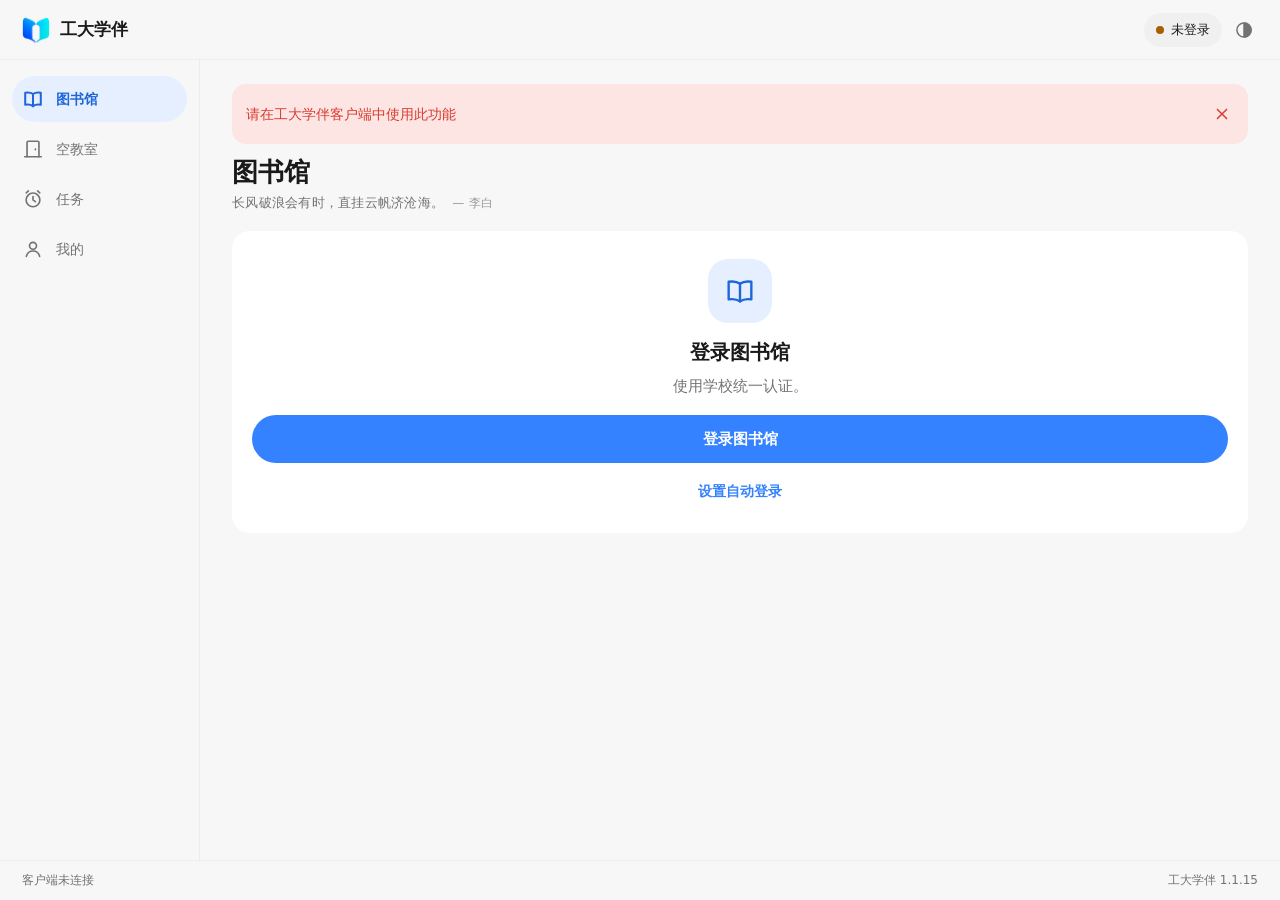
==== app/index.html @ ec0c65e0 "工大学伴 1.1.15 首次开源（公开版：立即预约，单账号，无定时、无重试） Co-Authored-By: Claude Opus 5.5 <noreply@anthropic.com> Co-au" ====
<!doctype html>
<html lang="zh-CN"><head><meta charset="utf-8"><meta name="viewport" content="width=device-width,initial-scale=1,viewport-fit=cover"><meta name="color-scheme" content="light dark"><meta http-equiv="Content-Security-Policy" content="default-src 'self'; script-src 'self'; style-src 'self'; img-src 'self' data:; connect-src 'none'; frame-src 'none'; base-uri 'none'; form-action 'none'"><title>工大学伴</title><link rel="stylesheet" href="styles.css"><script src="boot.js"></script></head>
<body>
<header class="appbar" id="appbar">
 <div class="brand"><img class="logo" src="brand-mark.png" alt="" width="28" height="28"><span class="brand-name">工大学伴</span><span class="page-name" id="pageTitle">图书馆</span></div>
 <div class="appbar-actions">
  <button class="account-chip" id="account" data-action="account" aria-label="账号与登录"><span class="dot" id="accountDot" aria-hidden="true"></span><span id="accountChipText">账号</span></button>
  <button class="icon-btn" data-action="settings" aria-label="设置"><svg class="icon" viewBox="0 0 24 24" aria-hidden="true"><circle cx="12" cy="12" r="8.5"/><path d="M12 3.5a8.5 8.5 0 0 1 0 17Z" fill="currentColor"/></svg></button>
 </div>
 <div class="progress" id="progress" hidden><i></i></div>
</header>
<div class="layout">
 <nav class="nav" aria-label="功能导航">
  <button data-page="library" aria-current="page"><span class="ic"><svg class="icon" viewBox="0 0 24 24" aria-hidden="true"><path d="M12 6.6C10 5.1 7 4.6 3.5 5.1v13.2c3.5-.5 6.5 0 8.5 1.5 2-1.5 5-2 8.5-1.5V5.1C17 4.6 14 5.1 12 6.6Z"/><path d="M12 6.6v13.2"/></svg></span><span>图书馆</span></button>
  <button data-page="rooms"><span class="ic"><svg class="icon" viewBox="0 0 24 24" aria-hidden="true"><path d="M5.5 20.5V4.8c0-.7.6-1.3 1.3-1.3h10.4c.7 0 1.3.6 1.3 1.3v15.7"/><path d="M3 20.5h18"/><path d="M14.6 12.2v.6"/></svg></span><span>空教室</span></button>
  <button data-page="tasks"><span class="ic"><svg class="icon" viewBox="0 0 24 24" aria-hidden="true"><circle cx="12" cy="13" r="7.5"/><path d="M12 9.3V13l2.6 1.9"/><path d="M4.6 5.2 7 3.2M19.4 5.2 17 3.2"/></svg><i class="nav-badge" data-for="tasks" hidden></i></span><span>任务</span></button>
  <button data-page="pass"><span class="ic"><svg class="icon" viewBox="0 0 24 24" aria-hidden="true"><rect x="3.5" y="3.5" width="6.5" height="6.5" rx="1.3"/><rect x="14" y="3.5" width="6.5" height="6.5" rx="1.3"/><rect x="3.5" y="14" width="6.5" height="6.5" rx="1.3"/><path d="M14 14h2.6v2.6H14zM17.9 17.9h2.6v2.6h-2.6zM14 20.5h1.2M20.5 14v1.2"/></svg></span><span>入馆码</span></button>
  <button data-page="me"><span class="ic"><svg class="icon" viewBox="0 0 24 24" aria-hidden="true"><circle cx="12" cy="8.5" r="3.8"/><path d="M4.8 20c.9-3.8 3.7-5.8 7.2-5.8s6.3 2 7.2 5.8"/></svg><i class="nav-badge" data-for="me" hidden></i></span><span>我的</span></button>
 </nav>
 <main class="content" id="content"></main>
</div>
<footer class="footer"><span id="platform">正在连接客户端…</span><span>工大学伴 1.1.15</span></footer>
<dialog id="dialog"></dialog>
<div id="toast" class="toast hide" role="status" aria-live="polite" popover="manual"></div>
<script src="edition.js"></script><script src="legal.js"></script><script src="core.js"></script><script src="ui.js"></script>
</body></html>
---- app/styles.css ----
/* 工大学伴 · 共享界面样式。手机优先；720px 以上切换为桌面侧栏布局。
   颜色只用自定义属性，不依赖 light-dark()/color-mix()，兼容较旧的系统 WebView。 */

:root{
 --bg:#f7f7f7;--surface:#ffffff;--surface-2:#f0f0f0;--surface-3:#e3e3e3;
 --text:#1a1a1a;--muted:#737373;--line:#ececec;--outline:#d4d4d4;
 --primary:#3482ff;--on-primary:#ffffff;--primary-soft:#e6efff;--on-primary-soft:#1f66db;
 --ok:#16803d;--ok-soft:#dcf3e3;--warn:#a85f00;--warn-soft:#fff0d4;--err:#d93a30;--err-soft:#fde5e3;
 --seat:#e6efff;--on-seat:#1f66db;--seat-busy:#f2f2f2;--on-seat-busy:#b0b0b0;
 --shadow:none;
 --shadow-up:0 -6px 24px rgb(0 0 0 / .08);
 --scrim:rgb(0 0 0 / .4);--bar:rgb(247 247 247 / .86);
 --nav-h:0px;--dock-h:0px;--appbar-h:56px;
 color-scheme:light;
}
@media (prefers-color-scheme:dark){:root:not([data-theme=light]){
 --bg:#000000;--surface:#1a1a1a;--surface-2:#262626;--surface-3:#363636;
 --text:#f0f0f0;--muted:#9a9a9a;--line:#262626;--outline:#3d3d3d;
 --primary:#4c93ff;--on-primary:#ffffff;--primary-soft:#14284a;--on-primary-soft:#94bdff;
 --ok:#4cc77a;--ok-soft:#12301d;--warn:#ffb340;--warn-soft:#3a2a0d;--err:#ff6b61;--err-soft:#3d1513;
 --seat:#16294a;--on-seat:#a9c9ff;--seat-busy:#1f1f1f;--on-seat-busy:#5c5c5c;
 --shadow:none;--shadow-up:0 -6px 24px rgb(0 0 0 / .6);--scrim:rgb(0 0 0 / .6);--bar:rgb(0 0 0 / .82);
 color-scheme:dark;
}}
:root[data-theme=dark]{
 --bg:#000000;--surface:#1a1a1a;--surface-2:#262626;--surface-3:#363636;
 --text:#f0f0f0;--muted:#9a9a9a;--line:#262626;--outline:#3d3d3d;
 --primary:#4c93ff;--on-primary:#ffffff;--primary-soft:#14284a;--on-primary-soft:#94bdff;
 --ok:#4cc77a;--ok-soft:#12301d;--warn:#ffb340;--warn-soft:#3a2a0d;--err:#ff6b61;--err-soft:#3d1513;
 --seat:#16294a;--on-seat:#a9c9ff;--seat-busy:#1f1f1f;--on-seat-busy:#5c5c5c;
 --shadow:none;--shadow-up:0 -6px 24px rgb(0 0 0 / .6);--scrim:rgb(0 0 0 / .6);--bar:rgb(0 0 0 / .82);
 color-scheme:dark;
}

*,*:before,*:after{box-sizing:border-box}
html{-webkit-text-size-adjust:100%;-webkit-tap-highlight-color:transparent}
body{margin:0;min-height:100vh;background:var(--bg);color:var(--text);font:15px/1.5 system-ui,-apple-system,"PingFang SC","HarmonyOS Sans SC","MiSans","Microsoft YaHei UI","Microsoft YaHei","Noto Sans CJK SC",sans-serif;overflow-wrap:anywhere}
body:has(dialog[open]){overflow:hidden}
h1,h2,h3,p,ol,dl,dd,fieldset{margin:0}
h1{font-size:26px;font-weight:650;letter-spacing:-.3px}
h2{font-size:17px;font-weight:600}
h3{font-size:15px;font-weight:600}
button,input,select{font:inherit;color:inherit}
button{cursor:pointer}
button:disabled{cursor:default}
:focus-visible{outline:2px solid var(--primary);outline-offset:2px}
.muted{color:var(--muted)}
.small{font-size:13px}
.hide{display:none!important}
[hidden]{display:none!important}
.icon{width:20px;height:20px;flex-shrink:0;fill:none;stroke:currentColor;stroke-width:1.8;stroke-linecap:round;stroke-linejoin:round}
.icon.fill{fill:currentColor}
.overline{font-size:12px;font-weight:600;letter-spacing:.4px;color:var(--muted)}

/* ---------- 顶栏 ---------- */
.appbar{position:sticky;top:0;z-index:30;display:flex;align-items:center;justify-content:flex-end;gap:12px;height:var(--appbar-h);padding:0 8px 0 16px;background:var(--bar);-webkit-backdrop-filter:saturate(180%) blur(20px);backdrop-filter:saturate(180%) blur(20px);border-bottom:1px solid transparent}
.appbar.scrolled{border-bottom-color:var(--line)}
.brand{display:flex;align-items:center;gap:10px;min-width:0;margin-right:auto}
.logo{width:28px;height:28px;border-radius:8px;flex-shrink:0}
.brand-name{display:none;font-size:17px;font-weight:600}
.page-name{position:absolute;left:96px;right:96px;text-align:center;font-size:17px;font-weight:600;white-space:nowrap;overflow:hidden;text-overflow:ellipsis;opacity:0;transition:opacity .2s;pointer-events:none}
.appbar.scrolled .page-name{opacity:1}
.logo{display:none}
.appbar-actions{display:flex;align-items:center;gap:2px}
.account-chip{display:flex;align-items:center;gap:7px;max-width:170px;height:34px;padding:0 12px;border:0;border-radius:17px;background:var(--surface-2);font-size:13px;white-space:nowrap}
.account-chip span:last-child{overflow:hidden;text-overflow:ellipsis}
.dot{width:8px;height:8px;border-radius:50%;background:var(--warn);flex-shrink:0}
.dot.ok{background:var(--ok)}
.progress{position:absolute;left:0;right:0;bottom:-1px;height:3px;overflow:hidden;background:var(--primary-soft)}
.progress i{position:absolute;top:0;bottom:0;width:40%;background:var(--primary);animation:indeterminate 1.1s cubic-bezier(.4,0,.2,1) infinite}
@keyframes indeterminate{from{left:-40%}to{left:100%}}

/* ---------- 布局与导航 ---------- */
.content{padding:8px 16px calc(var(--dock-h) + 28px);max-width:1120px;margin:0 auto;min-width:0}
.nav{position:fixed;left:0;right:0;bottom:0;z-index:25;display:flex;background:var(--bar);-webkit-backdrop-filter:saturate(180%) blur(20px);backdrop-filter:saturate(180%) blur(20px);border-top:1px solid var(--line);padding:4px 4px calc(4px + env(safe-area-inset-bottom))}
.nav button{flex:1;display:flex;flex-direction:column;align-items:center;gap:3px;min-height:56px;padding:4px 0;border:0;background:none;color:var(--muted);font-size:12px}
.nav .ic{position:relative;display:grid;place-items:center;width:56px;height:30px;border-radius:15px;transition:background .2s}
.nav .icon{width:22px;height:22px}
.nav button[aria-current=page]{color:var(--primary);font-weight:600}
.nav button[aria-current=page] .icon{stroke-width:2.2}
.nav-badge{position:absolute;top:-2px;right:8px;min-width:16px;height:16px;padding:0 4px;border-radius:8px;background:var(--err);color:#fff;font:600 10px/16px system-ui,sans-serif;font-style:normal;text-align:center}
.footer{display:none}

/* ---------- 通用组件 ---------- */
.page-head{display:flex;align-items:flex-end;justify-content:space-between;gap:12px;margin:2px 4px 14px}
.page-head h1{font-size:30px;font-weight:700;letter-spacing:0;line-height:1.25}
.page-head p{display:none;margin-top:4px}
.page-head .actions{margin-top:0}
.card{background:var(--surface);border-radius:18px;padding:16px;margin-bottom:12px;box-shadow:var(--shadow)}
.section-head{display:flex;align-items:center;justify-content:space-between;gap:8px;min-height:40px;margin:18px 4px 6px}
.section-head h2{font-size:15px;color:var(--muted);font-weight:600}
.btn{display:inline-flex;align-items:center;justify-content:center;gap:6px;min-height:40px;padding:0 18px;border:0;border-radius:20px;font-size:14px;font-weight:600;white-space:nowrap;transition:background .15s,transform .15s,opacity .15s}
.btn.filled{background:var(--primary);color:var(--on-primary)}
.btn.tonal{background:var(--surface-2);color:var(--text)}
.btn.outlined{background:transparent;border:1px solid var(--outline);color:var(--primary)}
.btn.text{background:transparent;color:var(--primary);padding:0 10px}
.btn.danger{color:var(--err)}
.btn.wide{width:100%;min-height:48px;border-radius:24px;font-size:15px}
.btn.xl{min-height:56px;padding:0 28px;border-radius:28px;font-size:16px}
.btn.sm{min-height:34px;padding:0 14px;font-size:13px}
.btn:disabled{opacity:.38}
.btn:not(:disabled):active{transform:scale(.97)}
.btn .icon{width:18px;height:18px}
.icon-btn{display:inline-grid;place-items:center;width:40px;height:40px;flex-shrink:0;border:0;border-radius:20px;background:transparent;color:var(--muted)}
.icon-btn:not(:disabled):active{background:var(--surface-3)}
.link{border:0;background:none;padding:0;color:var(--primary);font:inherit;text-decoration:underline;text-underline-offset:3px}
.chip-row{display:flex;flex-wrap:wrap;gap:8px}
.chip-row.scroll{flex-wrap:nowrap;overflow-x:auto;scrollbar-width:none;margin:0 -16px;padding:0 16px}
.chip-row.scroll::-webkit-scrollbar{display:none}
.chip{position:relative;display:inline-flex;align-items:center;gap:6px;min-height:36px;padding:0 14px;border:0;border-radius:18px;background:var(--surface);color:var(--text);font-size:14px;white-space:nowrap;flex-shrink:0}
.card .chip,.sheet .chip{background:var(--surface-2)}
.chip .muted{font-size:13px}
.chip.on,.card .chip.on{background:var(--primary-soft);color:var(--on-primary-soft);font-weight:600}
.chip.on .muted{color:inherit;opacity:.75}
.chip .icon{width:16px;height:16px}
.chip.fav .icon{color:#e8a200}
.badge{display:inline-flex;align-items:center;gap:4px;padding:2px 10px;border-radius:10px;background:var(--surface-2);color:var(--muted);font-size:12px;font-weight:600;white-space:nowrap}
.badge.ok{background:var(--ok-soft);color:var(--ok)}
.badge.warn{background:var(--warn-soft);color:var(--warn)}
.badge.err{background:var(--err-soft);color:var(--err)}
.badge.info{background:var(--primary-soft);color:var(--on-primary-soft)}
.banner{display:flex;align-items:center;gap:8px;padding:10px 6px 10px 14px;margin:0 0 12px;border-radius:14px;font-size:14px}
.banner>span{flex:1}
.banner.error{background:var(--err-soft);color:var(--err)}
.banner.warn{background:var(--warn-soft);color:var(--warn)}
.banner.info{background:var(--primary-soft);color:var(--on-primary-soft)}
.banner .icon-btn,.banner .btn.text{color:inherit}
.empty{padding:28px 12px;text-align:center;color:var(--muted)}
.empty h3{color:var(--text);margin-bottom:6px}
.empty .btn{margin-top:14px}
.empty .actions.center{justify-content:center}
.empty .actions .btn{margin-top:0}
.hero{text-align:center;padding:28px 20px 22px}
.hero-icon{display:grid;place-items:center;width:64px;height:64px;margin:0 auto 14px;border-radius:20px;background:var(--primary-soft);color:var(--on-primary-soft)}
.hero-icon .icon{width:32px;height:32px}
.hero h2{font-size:20px;margin-bottom:8px}
.hero p{max-width:34em;margin:0 auto 18px}
.hero .btn.text{margin-top:8px}
.steps{text-align:left;margin:0 auto 18px;padding:0;max-width:30em;list-style:none;counter-reset:s}
.steps li{position:relative;padding:6px 0 6px 34px;counter-increment:s}
.steps li:before{content:counter(s);position:absolute;left:0;top:6px;display:grid;place-items:center;width:24px;height:24px;border-radius:12px;background:var(--surface-2);color:var(--primary);font-size:13px;font-weight:600}
.field{display:flex;flex-direction:column;gap:6px;min-width:0;margin-bottom:14px}
.field>.label{font-size:13px;color:var(--muted)}
.field input,.field select{width:100%;min-width:0;min-height:48px;padding:0 14px;border:0;border-radius:14px;background:var(--surface-2);color:var(--text);font-size:15px}
.field select{padding-right:8px}
.grid2{display:grid;grid-template-columns:repeat(2,minmax(0,1fr));gap:0 10px}
.check{display:flex;align-items:flex-start;gap:10px;margin:4px 0 8px;font-size:14px}
.check input{width:18px;height:18px;margin:2px 0 0;accent-color:var(--primary);flex-shrink:0}
.actions{display:flex;flex-wrap:wrap;align-items:center;gap:8px;margin-top:14px}
.actions .push{margin-left:auto}
.list-card{padding:6px 0}
.list-head{display:flex;align-items:center;justify-content:space-between;gap:8px;min-height:44px;padding:4px 8px 4px 16px}
.list-note{padding:8px 16px 10px;font-size:13px}

/* ---------- 图书馆 ---------- */
.lib-side{position:fixed;left:0;right:0;bottom:var(--nav-h);z-index:20}
.current{background:var(--primary-soft);color:var(--on-primary-soft);box-shadow:none}
.current .muted,.current .overline{color:inherit;opacity:.8}
.current-top{display:flex;align-items:center;gap:8px;margin:-8px -8px 2px 0}
.current-top .overline{flex:1}
.current h2{font-size:19px}
.current .seat-no{white-space:nowrap}
.current .actions{margin-top:12px}
.current-tip{display:flex;align-items:center;gap:8px;margin:14px -4px -4px;padding:8px 4px 8px 14px;border-radius:14px;background:var(--surface);color:var(--text);font-size:13px}
.current-tip span{flex:1}
.current-tip .icon-btn{width:34px;height:34px;color:var(--muted)}
.sheet .current-tip{margin:0 0 12px;background:var(--surface-2)}
.pass-booking .small{margin-top:2px}
.current .btn.tonal{background:var(--surface);color:var(--text)}
.current .btn.text,.current .icon-btn{color:inherit}
.fav-row{margin:2px 0 14px}
.fav-row .overline{display:block;margin:0 4px 8px}
.query-bar{display:flex;flex-direction:column;gap:10px;margin:2px 0 14px}
.area-row{display:flex;align-items:center;gap:12px;width:100%;min-height:72px;padding:12px 8px 12px 16px;border:0;border-top:1px solid var(--line);background:transparent;text-align:left}
.list-head+.area-row{border-top:0}
.area-row:active{background:var(--surface-2)}
.area-main{flex:1;min-width:0;display:flex;flex-direction:column;gap:3px}
.area-main strong{font-size:15px;font-weight:600}
.area-main .muted{font-size:13px}
.area-free{display:flex;flex-direction:column;align-items:flex-end;min-width:44px}
.area-free b{font-size:20px;font-weight:650;color:var(--primary);font-variant-numeric:tabular-nums;line-height:1.2}
.area-free small{font-size:11px;color:var(--muted)}
.area-row.full .area-free b{color:var(--muted)}
.area-row>.icon{color:var(--muted)}
progress{-webkit-appearance:none;appearance:none;width:100%;max-width:220px;height:4px;margin-top:4px;border:0;border-radius:2px;background:var(--surface-3);overflow:hidden}
progress::-webkit-progress-bar{background:var(--surface-3);border-radius:2px}
progress::-webkit-progress-value{background:var(--primary);border-radius:2px}
progress::-moz-progress-bar{background:var(--primary)}
.seat-card{padding:8px 12px 14px;scroll-margin-top:calc(var(--appbar-h) + 8px)}
.seat-head{display:flex;align-items:center;gap:4px;margin:0 -4px 6px}
.seat-title{flex:1;min-width:0}
.seat-title h2{white-space:nowrap;overflow:hidden;text-overflow:ellipsis}
.seat-title p{font-size:13px}
.seat-tools{display:flex;flex-wrap:wrap;align-items:center;gap:8px;margin:6px 4px 10px}
.search{position:relative;display:flex;align-items:center;flex:1 1 96px;min-width:0}
.seat-tools .chip{padding:0 12px}
.search .icon{position:absolute;left:11px;width:18px;height:18px;color:var(--muted);pointer-events:none}
.search input{width:100%;min-height:36px;padding:0 10px 0 36px;border:0;border-radius:18px;background:var(--surface-2);color:var(--text);font-size:14px}
.seat-meta{display:flex;align-items:center;justify-content:space-between;gap:8px;flex-wrap:wrap;margin:0 4px 10px}
.legend{display:flex;gap:12px;font-size:12px;color:var(--muted)}
.legend span{display:flex;align-items:center;gap:5px}
.legend i{width:12px;height:12px;border-radius:4px;background:var(--seat)}
.legend i.busy{background:var(--seat-busy);border:1px solid var(--line)}
.legend i.sel{background:var(--primary)}
.seat-grid{display:grid;grid-template-columns:repeat(auto-fill,minmax(58px,1fr));gap:8px}
.seat{position:relative;min-height:48px;padding:0 2px;border:0;border-radius:12px;background:var(--seat);color:var(--on-seat);font-size:14px;font-weight:600;font-variant-numeric:tabular-nums;transition:background .15s,transform .15s}
.seat:disabled{background:var(--seat-busy);color:var(--on-seat-busy);font-weight:400}
.seat.sel{background:var(--primary);color:var(--on-primary)}
.seat:not(:disabled):active{transform:scale(.93)}
.seat.fav:before{content:"★";position:absolute;left:5px;top:2px;font-size:9px;color:#e8a200}
.seat .order{position:absolute;right:-3px;top:-3px;display:grid;place-items:center;width:18px;height:18px;border-radius:9px;background:var(--surface);color:var(--primary);font:700 11px/1 system-ui,sans-serif;font-style:normal;box-shadow:0 0 0 2px var(--primary)}
.seat-foot{margin:12px 4px 0;font-size:12px}
.seat-foot .link{font-size:12px}
.sel-panel{background:var(--surface);border-radius:22px 22px 0 0;padding:12px 16px;box-shadow:var(--shadow-up);border-top:1px solid var(--line)}
.sel-row{display:flex;align-items:center;gap:8px;min-height:36px}
.sel-chips{flex:1;display:flex;flex-wrap:wrap;gap:6px;min-width:0;font-size:13px}
.sel-chip{display:inline-flex;align-items:center;gap:6px;height:32px;padding:0 6px 0 4px;border:0;border-radius:16px;background:var(--surface-2);font-size:14px;font-weight:600;font-variant-numeric:tabular-nums}
.sel-chip i{display:grid;place-items:center;width:22px;height:22px;border-radius:11px;background:var(--primary);color:var(--on-primary);font:700 11px/1 system-ui,sans-serif;font-style:normal}
.sel-chip .icon{width:15px;height:15px;color:var(--muted)}
.icon-btn.star-on .icon{color:#e8a200;fill:#e8a200}
.sel-actions{display:flex;gap:8px;margin-top:10px}
.sel-actions .grow{flex:1}
.sel-title{display:none}

/* ---------- 任务 ---------- */
.task{padding:14px 16px}
.task-top{display:flex;align-items:center;justify-content:space-between;gap:8px;margin-bottom:8px}
.task h3{font-size:16px}
.task .seats{margin-top:2px;font-weight:600;font-variant-numeric:tabular-nums}
.task-meta{display:grid;grid-template-columns:auto 1fr;gap:2px 12px;margin-top:8px;font-size:13px}
.task-meta dt{color:var(--muted)}
.task-meta dd{font-variant-numeric:tabular-nums}
.countdown{margin-top:8px;color:var(--primary);font-weight:600;font-variant-numeric:tabular-nums}
.task .msg{margin-top:6px;font-size:13px}
.task .actions{margin-top:10px}
.duo{border-left:4px solid var(--primary)}
.record{display:flex;align-items:center;justify-content:space-between;gap:10px;padding:10px 16px;border-top:1px solid var(--line)}
.list-head+.record{border-top:0}
.record div{min-width:0}
.record strong{display:block;font-weight:600}
.record .muted{font-size:13px}

/* ---------- 空教室 ---------- */
.room-form{padding:16px}
.term-box{margin:-4px 0 12px;border-bottom:1px solid var(--line)}
.term-box summary{display:flex;align-items:center;justify-content:space-between;gap:8px;min-height:40px;list-style:none;cursor:pointer;font-size:14px}
.term-box summary::-webkit-details-marker{display:none}
.term-box summary .link{text-decoration:none;font-size:14px}
.term-box[open] summary{margin-bottom:8px}
.stepper{display:flex;align-items:center;gap:6px;flex-wrap:wrap}
.stepper .icon-btn{background:var(--surface-2);width:40px;height:40px;color:var(--text)}
.stepper input{width:64px;min-height:40px;text-align:center;border:0;border-radius:14px;background:var(--surface-2);color:var(--text);font-size:16px;font-weight:600;-moz-appearance:textfield}
.stepper input::-webkit-inner-spin-button,.stepper input::-webkit-outer-spin-button{-webkit-appearance:none;margin:0}
.stepper .chip{margin-left:4px}
.seg7{display:grid;grid-template-columns:repeat(7,minmax(0,1fr));gap:6px}
.periods{display:grid;grid-template-columns:repeat(6,minmax(0,1fr));gap:6px}
.toggle{position:relative;display:block}
.toggle input{position:absolute;opacity:0;width:1px;height:1px}
.toggle span{position:relative;display:grid;place-items:center;min-height:42px;border:0;border-radius:14px;background:var(--surface-2);font-size:14px;font-variant-numeric:tabular-nums;transition:background .15s}
.toggle input:checked+span{background:var(--primary);border-color:var(--primary);color:var(--on-primary);font-weight:600}
.toggle input:focus-visible+span{outline:2px solid var(--primary);outline-offset:2px}
.toggle .today:after{content:"";position:absolute;bottom:5px;left:50%;width:4px;height:4px;margin-left:-2px;border-radius:2px;background:currentColor;opacity:.7}
.label-row{display:flex;align-items:center;justify-content:space-between;gap:8px}
.label-row .label{font-size:13px;color:var(--muted)}
.query-summary{display:flex;align-items:center;gap:12px;padding:14px 12px 14px 16px}
.query-summary>div{flex:1;min-width:0;display:flex;flex-direction:column;gap:2px}
.label-row .btn.text{min-height:28px;font-size:13px;padding:0 4px}
.room-row{display:flex;align-items:center;gap:8px;padding:10px 8px 10px 16px;border-top:1px solid var(--line)}
.room-main{flex:1;min-width:0;display:flex;flex-direction:column}
.room-main strong{font-weight:600}
.room-main .muted{font-size:13px}
.pager{display:flex;align-items:center;justify-content:space-between;gap:8px;padding:6px 12px 6px 16px;border-top:1px solid var(--line)}

/* ---------- 入馆码 ---------- */
.pass-card{text-align:center;padding:32px 20px 24px}
.pass-art{display:grid;place-items:center;width:120px;height:120px;margin:0 auto 18px;border-radius:28px;background:linear-gradient(135deg,#0a5cf5,#14c7e6);color:#fff}
.pass-art .icon{width:64px;height:64px;stroke-width:1.5}
.pass-card h2{font-size:21px;margin-bottom:8px}
.pass-card p{max-width:28em;margin:0 auto}
.pass-card .btn.xl{margin:22px auto 6px;min-width:220px}
.pass-card>.small{margin-top:16px}
.pass-booking{display:flex;flex-direction:column;gap:2px;max-width:320px;margin:18px auto 4px;padding:12px 16px;border-radius:16px;background:var(--surface-2)}

/* ---------- 弹层（手机为底部面板） ---------- */
dialog{width:calc(100% - 20px);max-width:100%;max-height:90vh;margin:auto auto 10px;padding:0;border:0;border-radius:30px;background:var(--surface);color:var(--text);box-shadow:var(--shadow-up);overflow:auto;overscroll-behavior:contain}
dialog::backdrop{background:var(--scrim)}
.sheet:focus{outline:none}
.sheet{position:relative;padding:10px 20px calc(20px + env(safe-area-inset-bottom))}
.sheet-handle{width:36px;height:4px;margin:0 auto 14px;border-radius:2px;background:var(--outline)}
.sheet-close{position:absolute;top:8px;right:8px}
.sheet h2{font-size:20px;margin:0 40px 14px 0}
.sheet h3{margin:18px 0 10px}
.sheet>p{margin-bottom:10px}
.dialog-actions{display:flex;flex-wrap:wrap;align-items:center;justify-content:flex-end;gap:8px;margin-top:20px}
.dialog-actions .spacer{flex:1}
.summary{display:grid;grid-template-columns:auto 1fr;gap:8px 14px;padding:14px 16px;margin-bottom:14px;border-radius:16px;background:var(--surface-2);font-size:14px}
.summary dt{color:var(--muted)}
.summary dd{font-weight:600;font-variant-numeric:tabular-nums}
.conn-list{display:flex;flex-direction:column;gap:2px;margin-bottom:10px;border-radius:16px;background:var(--surface-2);padding:4px 0}
.conn-list .btn.tonal{background:var(--surface)}
.switch-row{display:flex;align-items:center;gap:12px;padding:12px 14px 12px 16px;margin-bottom:8px;border-radius:16px;background:var(--surface-2);cursor:pointer}
.switch-row>span{flex:1;display:flex;flex-direction:column;gap:2px}
.switch{-webkit-appearance:none;appearance:none;position:relative;flex-shrink:0;width:50px;height:30px;margin:0;border-radius:15px;background:var(--surface-3);cursor:pointer;transition:background .2s}
.switch:before{content:"";position:absolute;top:3px;left:3px;width:24px;height:24px;border-radius:12px;background:#fff;box-shadow:0 1px 3px rgb(0 0 0 / .25);transition:transform .25s cubic-bezier(.3,.7,.4,1.2)}
.switch:checked{background:var(--primary)}
.switch:checked:before{transform:translateX(20px)}
.conn-row{display:flex;align-items:center;gap:12px;padding:10px 12px 10px 16px}
.conn-row>div{flex:1;display:flex;flex-direction:column}
.conn-row .muted{font-size:13px}
.seg-group{border:0;padding:0;margin:0 0 16px}
.seg-group legend{padding:0;margin-bottom:8px;font-size:13px;color:var(--muted)}
.seg{display:grid;grid-auto-flow:column;grid-auto-columns:1fr;gap:2px;padding:3px;border-radius:16px;background:var(--surface-2)}
.seg label{position:relative}
.seg input{position:absolute;opacity:0;width:1px;height:1px}
.seg span{display:grid;place-items:center;min-height:36px;padding:0 8px;border-radius:13px;font-size:14px;color:var(--muted)}
.seg input:checked+span{background:var(--surface);color:var(--text);font-weight:600;box-shadow:0 1px 3px rgb(0 0 0 / .12)}
.seg input:focus-visible+span{outline:2px solid var(--primary);outline-offset:-2px}
.seg-group>p+p{margin-top:8px}
.about{margin-top:18px;padding-top:14px;border-top:1px solid var(--line)}
.progress-steps{list-style:none;padding:0;margin:4px 0 14px}
.progress-steps li{display:flex;align-items:center;gap:12px;padding:8px 0;color:var(--muted)}
.progress-steps li i{display:grid;place-items:center;width:26px;height:26px;border-radius:13px;border:2px solid var(--outline);flex-shrink:0;font-style:normal}
.progress-steps li.done{color:var(--text)}
.progress-steps li.done i{background:var(--primary);border-color:var(--primary);color:var(--on-primary)}
.progress-steps li.done i .icon{width:15px;height:15px;stroke-width:2.6}
.progress-steps li.now{color:var(--text);font-weight:600}
.progress-steps li.now i{border-color:var(--primary);border-top-color:transparent;animation:spin .9s linear infinite}
@keyframes spin{to{transform:rotate(360deg)}}
.result{display:flex;align-items:center;gap:12px;padding:14px 16px;border-radius:16px;margin-bottom:6px}
.result.ok{background:var(--ok-soft);color:var(--ok)}
.result.warn{background:var(--warn-soft);color:var(--warn)}
.result .icon{width:28px;height:28px}
.result strong{display:block;font-size:16px}
.result span{display:block;font-size:13px;margin-top:2px}
.sheet .card{background:var(--surface-2);box-shadow:none}
.account-list{display:grid;grid-template-columns:repeat(2,minmax(0,1fr));gap:8px;margin:0 0 10px}
.account-card{display:flex;flex-direction:column;align-items:flex-start;gap:2px;padding:12px 14px;border:1px solid var(--line);border-radius:16px;background:transparent;text-align:left}
.account-card.selected{background:var(--primary-soft);border-color:transparent;color:var(--on-primary-soft)}
.account-card small{opacity:.75}
.account-switcher{display:flex;align-items:center;gap:10px;flex-wrap:wrap;margin:0 0 12px;padding:8px 8px 8px 14px;border-radius:16px;background:var(--surface)}
.account-switcher select{min-height:38px;max-width:180px;padding:0 8px;border:1px solid var(--outline);border-radius:10px;background:var(--surface-2);color:var(--text)}
.account-switcher .push{margin-left:auto}
.fav-list .room-row:first-child{border-top:0}

.ptr{position:fixed;left:50%;top:calc(var(--appbar-h) + 6px);z-index:35;display:grid;place-items:center;width:40px;height:40px;border-radius:20px;background:var(--surface);color:var(--primary);box-shadow:0 2px 12px rgb(0 0 0 / .16);opacity:0;transform:translate(-50%,-44px);pointer-events:none;transition:transform .25s ease,opacity .2s}
.ptr.dragging{transition:none}
.ptr.ready{background:var(--primary);color:var(--on-primary)}
.ptr.spin{opacity:1!important;transform:translate(-50%,12px)!important;transition:transform .2s ease}
.ptr.spin .icon{animation:spin .8s linear infinite}
.swatches{display:grid;grid-template-columns:repeat(4,minmax(0,1fr));gap:10px 6px}
.swatch{position:relative;display:flex;flex-direction:column;align-items:center;gap:6px;cursor:pointer}
.swatch input{position:absolute;opacity:0;width:1px;height:1px}
.swatch span{display:block;width:40px;height:40px;border-radius:20px;box-shadow:inset 0 0 0 1px rgb(0 0 0 / .08);transition:box-shadow .15s}
.swatch input:checked+span{box-shadow:0 0 0 3px var(--surface),0 0 0 5px var(--text)}
.swatch input:focus-visible+span{outline:2px solid var(--text);outline-offset:4px}
.swatch small{font-size:12px;color:var(--muted)}
.swatch input:checked~small{color:var(--text);font-weight:600}
.c-blue{background:#3482FF}.c-teal{background:#00A1B5}.c-green{background:#18A957}.c-purple{background:#7B5CF5}.c-orange{background:#FF7A1A}.c-pink{background:#EE4C86}.c-red{background:#E5484D}.c-graphite{background:#5B6573}
.seat-head .btn.sm{min-height:32px;padding:0 10px;gap:4px;font-size:13px}
.seat-head .btn.sm .icon{width:16px;height:16px}

/* ---------- 0.8：我的、区域筛选、提醒 ---------- */
.dot.err{background:var(--err)}
.greet{display:block;font-size:13px;color:var(--muted);margin-bottom:2px}
.area-tools{display:flex;flex-direction:column;gap:10px;margin:0 0 12px}
.area-tools .search{flex:none}
.chip-sep{flex:0 0 1px;align-self:center;height:20px;margin:0 2px;background:var(--outline)}
.area-tools .search input{background:var(--surface)}
.loader{position:relative;height:4px;max-width:220px;margin:6px auto 4px;border-radius:2px;background:var(--surface-2);overflow:hidden}
.loader i{position:absolute;top:0;bottom:0;width:40%;border-radius:2px;background:var(--primary);animation:indeterminate 1.1s cubic-bezier(.4,0,.2,1) infinite}
.card-head{display:flex;align-items:center;justify-content:space-between;gap:8px;margin-bottom:8px}
.card-head .icon{width:18px;height:18px}
.profile-top{display:flex;align-items:center;gap:12px;margin:-2px -8px 12px 0}
.avatar{display:grid;place-items:center;width:52px;height:52px;flex-shrink:0;border-radius:26px;background:var(--primary-soft);color:var(--on-primary-soft);font-size:22px;font-weight:650}
.avatar .icon{width:26px;height:26px}
.profile-main{flex:1;min-width:0;display:flex;flex-direction:column;gap:1px}
.profile-main h2{font-size:19px;white-space:nowrap;overflow:hidden;text-overflow:ellipsis}
.profile .banner{margin:0 0 10px}
.profile .conn-list{margin:0 0 8px}
.profile .actions{margin-top:8px}
.big-num{display:flex;align-items:baseline;gap:10px;margin:2px 0 8px}
.big-num b{font-size:34px;font-weight:700;line-height:1.1;font-variant-numeric:tabular-nums}
.big-num.ok b{color:var(--ok)}
.big-num.warn b{color:var(--warn)}
.vio .record{padding:8px 0}
.vio .record+.muted,.vio .big-num+.muted{margin-top:6px}
.stats{display:grid;grid-template-columns:repeat(4,minmax(0,1fr));gap:8px;margin:4px 0 10px}
.stat{display:flex;flex-direction:column;align-items:center;gap:2px;padding:10px 4px;border-radius:14px;background:var(--surface-2);text-align:center}
.stat b{font-size:20px;font-weight:700;color:var(--primary);font-variant-numeric:tabular-nums;line-height:1.2}
.stat span{font-size:12px;color:var(--muted)}
.countdown-card{display:flex;align-items:center;justify-content:space-between;gap:12px}
.countdown-card>div{min-width:0}
.cd-days{display:flex;align-items:baseline;gap:6px;margin:2px 0}
.cd-days b{font-size:36px;font-weight:750;line-height:1.1;color:var(--primary);font-variant-numeric:tabular-nums}
.cd-days span{font-size:15px;color:var(--muted)}
.rules{max-height:55vh;overflow:auto;padding:14px 16px;border-radius:16px;background:var(--surface-2);font-size:14px;line-height:1.7;white-space:pre-line}
.presets{margin:0 0 8px}
.presets .chip{min-height:32px;padding:0 12px;font-size:13px}
.room-filter{padding:0 16px 8px}
.chip-row.scroll.room-filter{margin:0}
.remind-form{margin:4px 0 8px}
.remind-next{margin-bottom:4px}
.card .current-tip{margin:0 0 8px;background:var(--surface-2)}
@media (max-width:360px){.stats{grid-template-columns:repeat(2,minmax(0,1fr))}}

/* ---------- 提示条 ---------- */
.toast{position:fixed;left:50%;right:auto;top:auto;bottom:calc(var(--dock-h) + 12px);z-index:40;transform:translateX(-50%);display:flex;align-items:center;gap:12px;width:max-content;max-width:calc(100% - 32px);margin:0;padding:12px 16px;border:0;border-radius:12px;background:#2c3038;color:#f1f2f6;font-size:14px;box-shadow:0 6px 24px rgb(0 0 0 / .25);overflow:visible}
.toast button{min-height:36px;margin:-8px -8px -8px 0;padding:0 10px;border:0;background:none;color:#a9c1ff;font-weight:600;white-space:nowrap}

/* ---------- 动效 ---------- */
@keyframes fade-in{from{opacity:0}to{opacity:1}}
@keyframes slide-r{from{opacity:0;transform:translateX(28px)}to{opacity:1;transform:none}}
@keyframes slide-l{from{opacity:0;transform:translateX(-28px)}to{opacity:1;transform:none}}
@keyframes vt-out-l{to{opacity:0;transform:translateX(-36px)}}
@keyframes vt-in-r{from{opacity:0;transform:translateX(48px)}}
@keyframes vt-out-r{to{opacity:0;transform:translateX(36px)}}
@keyframes vt-in-l{from{opacity:0;transform:translateX(-48px)}}
@keyframes fade-out{to{opacity:0}}
@keyframes fade-through{from{opacity:0;transform:scale(.985)}to{opacity:1;transform:none}}
@keyframes panel-up{from{transform:translateY(100%);opacity:.6}to{transform:none;opacity:1}}
@keyframes tab-pop{0%{transform:scale(.85)}60%{transform:scale(1.08)}100%{transform:scale(1)}}
@keyframes seat-pop{0%{transform:scale(.8)}60%{transform:scale(1.1)}100%{transform:scale(1)}}
@keyframes sheet-out{to{transform:translateY(60px);opacity:0}}
@keyframes rise{from{opacity:0;transform:translateY(8px)}to{opacity:1;transform:none}}
@keyframes shimmer{from{background-position:100% 0}to{background-position:-100% 0}}
.skel{display:block;border-radius:10px;background:linear-gradient(90deg,var(--surface-2) 30%,var(--surface-3) 50%,var(--surface-2) 70%);background-size:200% 100%}
.skel-row{display:flex;justify-content:space-between;align-items:center;padding:16px;border-top:1px solid var(--line)}.skel-row .w60{width:55%;height:16px}.skel-row .w30{width:18%;height:22px}
.seat-skel{min-height:48px;border-radius:12px}
.skel-bar{height:44px;margin:10px 0}.skel-tools{display:flex;gap:8px;margin-bottom:10px}.skel-tools .skel{height:40px;flex:1;border-radius:20px}.skel-tools .skel:first-child{flex:2}.skel-meta{width:40%;height:22px;margin-bottom:12px;border-radius:11px}
@keyframes sheet-in{from{transform:translateY(40px);opacity:.4}to{transform:none;opacity:1}}
@keyframes pop-in{from{transform:translate(-50%,12px);opacity:0}to{transform:translate(-50%,0);opacity:1}}
@media (prefers-reduced-motion:no-preference){
 html:not([data-motion=off]) .page-enter.fade{animation:fade-in .22s ease-out}
 html:not([data-motion=off]) .page-enter.from-right{animation:slide-r .26s cubic-bezier(.2,.8,.2,1)}
 html:not([data-motion=off]) .page-enter.from-left{animation:slide-l .26s cubic-bezier(.2,.8,.2,1)}
 /* 新结果前几行依次浮现 */
 html:not([data-motion=off]) .fresh .room-row:nth-child(-n+14),html:not([data-motion=off]) .fresh .area-row:nth-child(-n+14){animation:rise .3s cubic-bezier(.2,.8,.2,1) both}
 html:not([data-motion=off]) .fresh :is(.room-row,.area-row):nth-child(2){animation-delay:22ms}
 html:not([data-motion=off]) .fresh :is(.room-row,.area-row):nth-child(3){animation-delay:44ms}
 html:not([data-motion=off]) .fresh :is(.room-row,.area-row):nth-child(4){animation-delay:66ms}
 html:not([data-motion=off]) .fresh :is(.room-row,.area-row):nth-child(5){animation-delay:88ms}
 html:not([data-motion=off]) .fresh :is(.room-row,.area-row):nth-child(6){animation-delay:110ms}
 html:not([data-motion=off]) .fresh :is(.room-row,.area-row):nth-child(7){animation-delay:132ms}
 html:not([data-motion=off]) .fresh :is(.room-row,.area-row):nth-child(8){animation-delay:154ms}
 html:not([data-motion=off]) .fresh :is(.room-row,.area-row):nth-child(9){animation-delay:176ms}
 html:not([data-motion=off]) .fresh :is(.room-row,.area-row):nth-child(10){animation-delay:198ms}
 html:not([data-motion=off]) .fresh :is(.room-row,.area-row):nth-child(11){animation-delay:220ms}
 html:not([data-motion=off]) .fresh :is(.room-row,.area-row):nth-child(12){animation-delay:242ms}
 html:not([data-motion=off]) .fresh :is(.room-row,.area-row):nth-child(13){animation-delay:264ms}
 html:not([data-motion=off]) .fresh :is(.room-row,.area-row):nth-child(14){animation-delay:286ms}
 html:not([data-motion=off]) .skel{animation:shimmer 1.2s linear infinite}
 /* View Transitions：内容区左右滑、淡入淡出，顶栏底栏保持不动 */
 html:not([data-motion=off]) .nav{view-transition-name:nav}
 html:not([data-motion=off]) .appbar{view-transition-name:appbar}
 ::view-transition-group(root){animation:none}
 /* 只截可见的一屏（root），不截整页长内容，动画才轻 */
 /* 底栏切页：旧页 90ms 淡出，新页稍后淡入并轻微放大，两页不叠在一起 */
 html[data-vt=tab]::view-transition-old(root){animation:fade-out .09s cubic-bezier(.4,0,1,1) both}
 html[data-vt=tab]::view-transition-new(root){animation:fade-through .22s cubic-bezier(0,0,.2,1) .07s both}
 /* 进区域 / 返回：旧页先快速让开，新页随后滑入 */
 html[data-vt=forward]::view-transition-old(root){animation:vt-out-l .12s cubic-bezier(.4,0,1,1) both}
 html[data-vt=forward]::view-transition-new(root){animation:vt-in-r .26s cubic-bezier(.2,.8,.2,1) .05s both}
 html[data-vt=back]::view-transition-old(root){animation:vt-out-r .12s cubic-bezier(.4,0,1,1) both}
 html[data-vt=back]::view-transition-new(root){animation:vt-in-l .26s cubic-bezier(.2,.8,.2,1) .05s both}
 html[data-vt=fade]::view-transition-old(root){animation:fade-out .15s both}
 html[data-vt=fade]::view-transition-new(root){animation:fade-in .22s both}
 ::view-transition-group(nav),::view-transition-group(appbar){animation-duration:.2s}
 /* 底栏：选中的图标弹一下，底色渐变 */
 html:not([data-motion=off]) .nav button[aria-current=page] .ic{animation:tab-pop .32s cubic-bezier(.3,1.6,.5,1)}
 /* 选座：刚选的那个弹一下；骨架换成座位时淡入 */
 html:not([data-motion=off]) .seat.pop{animation:seat-pop .28s cubic-bezier(.3,1.6,.5,1)}
 html:not([data-motion=off]) .seat-card.appear .seat-grid{animation:fade-in .25s ease-out}
 /* 弹窗关闭：往下滑出 */
 html:not([data-motion=off]) dialog[open].closing{animation:sheet-out .17s cubic-bezier(.4,0,1,1) forwards}
 html:not([data-motion=off]) dialog[open].closing::backdrop{animation:fade-out .17s forwards}
 /* 预约栏滑上来、条件表单展开 */
 html:not([data-motion=off]) .sel-panel.appear{animation:panel-up .26s cubic-bezier(.2,.8,.2,1)}
 html:not([data-motion=off]) .room-form.appear{animation:rise .24s cubic-bezier(.2,.8,.2,1)}
 /* 按下时轻轻缩一下 */
 html:not([data-motion=off]) :is(.btn,.chip,.seat,.area-row,.room-main,.achv,.icon-btn,.nav button):active{transform:scale(.96);transition:transform .08s}
 html:not([data-motion=off]) dialog[open]{animation:sheet-in .28s cubic-bezier(.2,.9,.3,1)}
 html:not([data-motion=off]) .toast:not(.hide){animation:pop-in .25s cubic-bezier(.2,.9,.3,1)}
}
html[data-motion=off] *,html[data-motion=off] *:before,html[data-motion=off] *:after{animation-duration:.001s!important;animation-iteration-count:1!important;transition:none!important}
@media (prefers-reduced-motion:reduce){*,*:before,*:after{transition:none!important}}

/* ---------- 窄屏细节 ---------- */
@media (max-width:719px){
 body.typing .nav,body.typing .lib-side{display:none}
 .sel-panel.empty{display:none}
 .wide-only{display:none}
 .seat-head .btn.sm{padding:0 8px}
 .dialog-actions{flex-wrap:nowrap}
 .dialog-actions .spacer{display:none}
 .dialog-actions .btn{flex:1 1 0;min-height:48px;border-radius:24px;padding:0 12px}
 .dialog-actions .btn.text{background:var(--surface-2);color:var(--text)}
 .dialog-actions .btn.text.danger{color:var(--err)}
}
@media (max-width:360px){
 .content{padding-left:12px;padding-right:12px}
 .chip-row.scroll{margin:0 -12px;padding:0 12px}
 .seat-grid{grid-template-columns:repeat(auto-fill,minmax(52px,1fr));gap:6px}
 .periods{grid-template-columns:repeat(4,minmax(0,1fr))}
 .account-chip{max-width:96px}
}

/* ---------- 桌面（Windows 窗口） ---------- */
@media (min-width:720px){
 :root{--appbar-h:60px}
 .ptr{display:none}
 .appbar{padding:0 16px 0 22px;border-bottom-color:var(--line)}
 .brand-name{display:block}
 .logo{display:block}
 .page-name{display:none}
 .appbar{justify-content:space-between}
 .layout{display:grid;grid-template-columns:200px minmax(0,1fr);min-height:calc(100vh - var(--appbar-h) - 40px)}
 .nav{position:sticky;top:var(--appbar-h);bottom:auto;align-self:start;height:calc(100vh - var(--appbar-h) - 40px);flex-direction:column;gap:4px;padding:16px 12px;background:transparent;border-top:0;border-right:1px solid var(--line)}
 .nav button{flex:none;flex-direction:row;justify-content:flex-start;gap:12px;min-height:46px;padding:0 16px 0 10px;border-radius:23px;font-size:14px}
 .nav .ic{width:auto;height:auto;background:none!important}
 .nav-badge{right:-8px}
 .nav button[aria-current=page]{background:var(--primary-soft);color:var(--on-primary-soft)}
 .nav{-webkit-backdrop-filter:none;backdrop-filter:none}
 .nav button:not([aria-current=page]):hover{background:var(--surface-2)}
 .content{padding:24px 32px 40px;width:100%}
 .page-head{margin:0 0 18px}
 .page-head h1{font-size:26px}
 .page-head p{display:block}
 .footer{display:flex;justify-content:space-between;gap:12px;padding:10px 22px;border-top:1px solid var(--line);font-size:12px;color:var(--muted)}
 .lib{display:grid;grid-template-columns:minmax(0,1fr) 300px;gap:20px;align-items:start}
 .lib-side{position:sticky;top:calc(var(--appbar-h) + 20px);z-index:auto}
 .sel-panel{border-radius:20px;border:0;box-shadow:var(--shadow);padding:16px}
 .sel-title{display:block;margin-bottom:10px}
 .sel-row{align-items:flex-start}
 .sel-actions{flex-wrap:wrap}
 .sel-actions .btn{flex:1}
 .chip-row.scroll{flex-wrap:wrap;margin:0;padding:0}
 dialog{max-width:520px;margin:auto;border-radius:28px}
 .sheet{padding:22px 24px}
 .sheet-handle{display:none}
 .sheet-close{top:14px;right:14px}
 .btn:not(:disabled):hover{filter:brightness(1.06)}
 .area-row:hover,.chip:hover{background:var(--surface-2)}
 .chip.on:hover{background:var(--primary-soft)}
 .seat:not(:disabled):hover{box-shadow:inset 0 0 0 2px var(--primary)}
 .tasks-grid{display:grid;grid-template-columns:repeat(auto-fill,minmax(320px,1fr));gap:0 14px}
 .toast{bottom:24px}
}

/* 0.8.1：取消预约、查找教室、教室全天占用 */
.btn.danger.filled{background:var(--err);color:#fff}
.btn.text.danger,.current .btn.text.danger{color:var(--err)}
.upcoming .record{padding:10px 8px 10px 16px}
.room-find .find-row{display:flex;gap:8px;align-items:center}
.room-find input{flex:1;min-width:0;height:44px;border-radius:12px;border:1px solid var(--outline);background:var(--surface-2);color:var(--text);padding:0 12px;font:inherit}
.room-find p{margin:8px 0 0}
.room-find .room-date{display:flex;align-items:center;gap:10px;margin-top:8px;color:var(--muted);font-size:13px}.room-find .room-date input{height:40px}
button.room-main{background:none;border:0;padding:4px 0;margin:0;text-align:left;color:inherit;font:inherit;cursor:pointer;-webkit-tap-highlight-color:transparent}
button.room-main:active{opacity:.6}
.day-nav{display:flex;align-items:center;gap:8px;margin:4px 0 14px}
.day-nav>div{flex:1;display:flex;flex-direction:column;align-items:center;text-align:center}
.room-day{padding:12px 0;border-top:1px solid var(--line)}
.room-day:first-of-type{border-top:0}
.room-day-head{display:flex;align-items:baseline;gap:8px;flex-wrap:wrap;margin-bottom:8px}
.room-day-head .badge{margin-left:auto}
.timeline{display:grid;grid-template-columns:repeat(auto-fit,minmax(22px,1fr));gap:3px}
.slot{display:flex;align-items:center;justify-content:center;height:30px;border-radius:7px;font-size:12px;font-weight:600;font-variant-numeric:tabular-nums}
.slot.free{background:var(--ok-soft);color:var(--ok)}
.slot.borrowed{background:var(--warn-soft);color:var(--warn)}
.slot.busy{background:var(--surface-3);color:var(--muted)}
.room-day p{margin:8px 0 0}
.legend{display:flex;gap:14px;flex-wrap:wrap;font-size:12px;color:var(--muted);margin:10px 0 4px}
.legend span{display:inline-flex;align-items:center;gap:5px}
.legend .slot{width:14px;height:14px;border-radius:4px}
.center{text-align:center}

/* 0.9.0：一键约明天、空到第几节 */
.chip.quick{background:var(--primary);color:var(--on-primary);border-color:transparent}
.chip.quick .muted{color:inherit;opacity:.85}
.room-main .until{font-size:12px;font-weight:600;color:var(--ok);margin-top:2px}
.daily .record{align-items:flex-start}
.daily .record>div:first-child{display:flex;flex-direction:column;gap:2px}
.daily .actions{flex-shrink:0;display:flex;gap:4px}

/* 0.9.3：每日一句、空教室离线副本 */
.page-head p:has(> .quote){display:block}
.page-head .quote{display:block;font-size:13px;line-height:1.55;letter-spacing:.02em}
.quote .src{margin-left:8px;font-size:12px;opacity:.7;white-space:nowrap}
.quote .src::before{content:"— "}

/* 0.9.4：入馆日历、勋章、礼花、月度小结、一句话 */
.cal{margin:12px 0 6px}
.cal-head{display:flex;align-items:center;justify-content:space-between;margin-bottom:6px}
.cal-week,.cal-grid{display:grid;grid-template-columns:repeat(7,1fr);gap:4px}
.cal-week span{text-align:center;font-size:11px;color:var(--muted)}
.cal-cell{display:block;height:26px;border-radius:6px;background:var(--surface-2)}
.cal-cell.pad{background:transparent}
.cal-cell.l1{background:color-mix(in srgb,var(--primary) 28%,var(--surface-2))}
.cal-cell.l2{background:color-mix(in srgb,var(--primary) 50%,var(--surface-2))}
.cal-cell.l3{background:color-mix(in srgb,var(--primary) 75%,var(--surface-2))}
.cal-cell.l4{background:var(--primary)}
.cal-cell.future{opacity:.35}
.cal-cell.today{box-shadow:inset 0 0 0 2px var(--primary)}
.badges{display:flex;flex-wrap:wrap;gap:6px;margin:10px 0 4px}
.medal{display:inline-flex;align-items:center;gap:4px;padding:4px 10px 4px 7px;border-radius:999px;background:var(--warn-soft);color:var(--warn);font-size:12px;font-weight:600}
.medal .icon{width:16px;height:16px}
.celebrate{text-align:center;padding-top:8px}
.thanks-icon{font-size:54px;line-height:1.1}.thanks h2{margin:4px 0 8px}
.thanks-qr{display:block;margin:12px auto 6px;padding:6px;border:0;border-radius:14px;background:#fff;cursor:zoom-in;transition:width .25s}
.thanks-qr img{display:block;width:120px;height:auto;border-radius:8px;transition:width .25s cubic-bezier(.2,.8,.2,1)}.thanks-qr.big img{width:240px}
.medal-big .icon{width:72px;height:72px;color:var(--warn);stroke-width:1.4}
.confetti{position:fixed;inset:0;width:100vw;height:100vh;max-width:none;max-height:none;margin:0;padding:0;border:0;background:transparent;pointer-events:none;overflow:hidden;z-index:2147483647}
.confetti i{position:absolute;top:-16px;left:var(--x);width:8px;height:14px;border-radius:2px;animation:confetti-fall 2.2s cubic-bezier(.2,.6,.4,1) var(--d) forwards}
.confetti .c0{background:#ff5a5f}.confetti .c1{background:#ffb400}.confetti .c2{background:#3482ff}.confetti .c3{background:#18a957}.confetti .c4{background:#b25cf5}
@keyframes confetti-fall{to{transform:translate(var(--dx),108vh) rotate(var(--r))}}
.cheer{margin:8px 0 0;font-size:13px;opacity:.85}
.sel-chip small{font-size:11px;opacity:.7;margin-left:4px}
.summary-card h2{margin:6px 0 12px;font-size:19px}

/* 支持作者 */
.donate .donate-qr{display:block;width:min(260px,72%);margin:12px auto 8px;border-radius:16px}

/* 用户协议 */
.legal{max-height:46vh;overflow:auto;padding:4px 2px 8px;margin:8px 0 12px;border-top:1px solid var(--line);border-bottom:1px solid var(--line)}
.legal h3{font-size:15px;margin:14px 0 6px}
.legal p{font-size:13.5px;line-height:1.65;margin:0 0 6px;color:var(--text)}

/* 离线空教室 */
.offline-card{display:flex;align-items:center;gap:12px;padding:14px 12px 14px 16px}
.offline-card>div{flex:1;min-width:0;display:flex;flex-direction:column;gap:2px}
.room-results>.banner{margin:0 16px 8px}
/* 长列表：屏幕外的行不排版不绘制；条件改了但还没重查时，旧结果变淡 */
.room-row{content-visibility:auto;contain-intrinsic-size:auto 76px}
.room-results.stale .room-row,.room-results.stale .room-filter{opacity:.45}
.stale-note{color:var(--warn);font-weight:600}
.more-rooms{display:flex;width:calc(100% - 32px);margin:10px 16px 4px}
.btn.busy{opacity:.7}
.nw{white-space:nowrap}
/* 屏幕外的卡片不排版不绘制：切页时新页面画得更快 */
.content>.card:nth-of-type(n+3),.content>section:nth-of-type(n+3){content-visibility:auto;contain-intrinsic-size:auto 320px}
.achv-grid{display:grid;grid-template-columns:repeat(3,minmax(0,1fr));gap:8px;margin:10px 0}
.achv{display:flex;flex-direction:column;align-items:center;gap:2px;padding:10px 4px 8px;border:0;border-radius:14px;background:var(--surface-2);color:var(--text);font:inherit;cursor:pointer}
/* 没解锁：图标变灰、字变淡，进度条保留颜色，看得出快到了 */
.achv:not(.on) .achv-icon{filter:grayscale(1);opacity:.45}.achv:not(.on) b{color:var(--muted)}.achv-icon{font-size:26px;line-height:1.1}.achv-icon.big{font-size:48px}.achv b{font-size:13px}.achv-lv{font-size:11px;color:var(--muted)}
.achv-bar{display:block;width:70%;height:4px;margin-top:4px;border-radius:2px;background:var(--surface-3);overflow:hidden}.achv-bar i{display:block;height:100%;width:0;background:var(--primary);border-radius:2px}.achv-bar .p1{width:10%}.achv-bar .p2{width:20%}.achv-bar .p3{width:30%}.achv-bar .p4{width:40%}.achv-bar .p5{width:50%}.achv-bar .p6{width:60%}.achv-bar .p7{width:70%}.achv-bar .p8{width:80%}.achv-bar .p9{width:90%}.achv-bar .p10{width:100%}/* 页面的 CSP 不允许内联 style，进度用 10% 一档的类 */
.achv-near{margin:6px 0 0}.achv-near b{color:var(--primary)}.achv-detail{text-align:center;margin-bottom:12px}
/* 居中排版的弹窗标题：左右各留出关闭按钮的位置，标题才在正中 */
.sheet :is(.achv-detail,.celebrate,.empty,.center,.hero) h2{margin-left:40px;margin-right:40px}
.record.dim{opacity:.5}
.full-hint{flex-direction:column;align-items:flex-start;gap:8px;margin:0 0 10px}.full-hint .chip-row{flex-wrap:wrap}
.periods .toggle span{flex-direction:column;line-height:1.15}.periods .toggle small{font-size:10px;font-weight:400;opacity:.65;font-variant-numeric:tabular-nums}
.week-form{display:flex;align-items:flex-end;gap:10px;margin:8px 0 16px}.week-form .field{flex:1;margin:0}.week-form>span{padding-bottom:12px}
/* 安卓 WebView 上顶栏、底栏的背景模糊会让滚动掉帧：换成不透明底色 */
html[data-platform=android] .appbar,html[data-platform=android] .nav{-webkit-backdrop-filter:none;backdrop-filter:none;background:var(--bg)}
.sync-note{margin:0 4px 10px}

/* 底栏在首帧就按平台显示（boot.js 先标好平台）：手机没有“任务”页，电脑没有入馆码 */
html[data-platform=android] .nav [data-page=tasks],html[data-platform=windows] .nav [data-page=pass]{display:none}
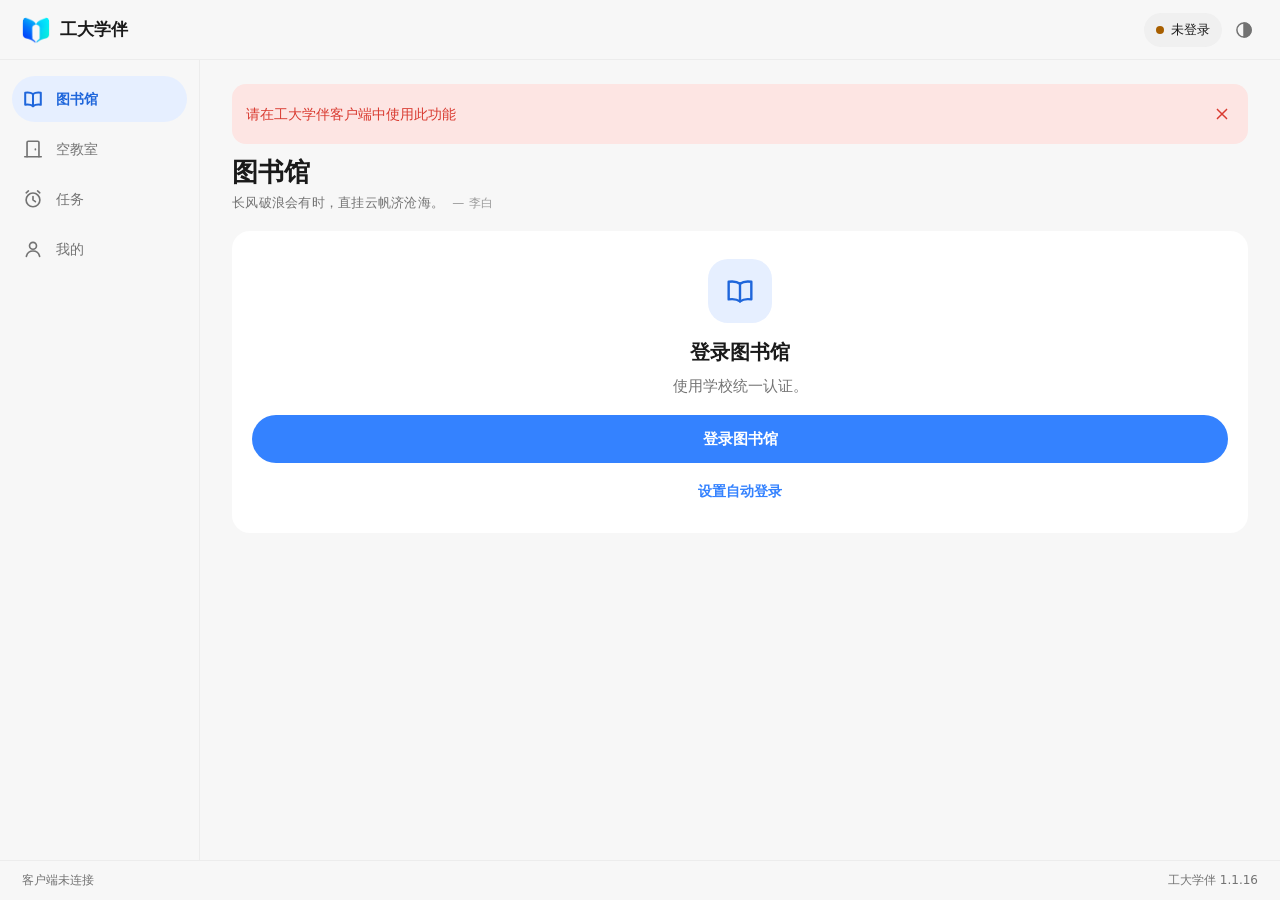
==== commit c8766a7d: "1.1.16：读取中锁定切换、冷启动不再闪旧颜色 Co-Authored-By: Claude Opus 5.5 <noreply@anthropic.com> Co-authored-by: Cod" ====
--- a/app/index.html
+++ b/app/index.html
@@ -19,7 +19,7 @@
  </nav>
  <main class="content" id="content"></main>
 </div>
-<footer class="footer"><span id="platform">正在连接客户端…</span><span>工大学伴 1.1.15</span></footer>
+<footer class="footer"><span id="platform">正在连接客户端…</span><span>工大学伴 1.1.16</span></footer>
 <dialog id="dialog"></dialog>
 <div id="toast" class="toast hide" role="status" aria-live="polite" popover="manual"></div>
 <script src="edition.js"></script><script src="legal.js"></script><script src="core.js"></script><script src="ui.js"></script>
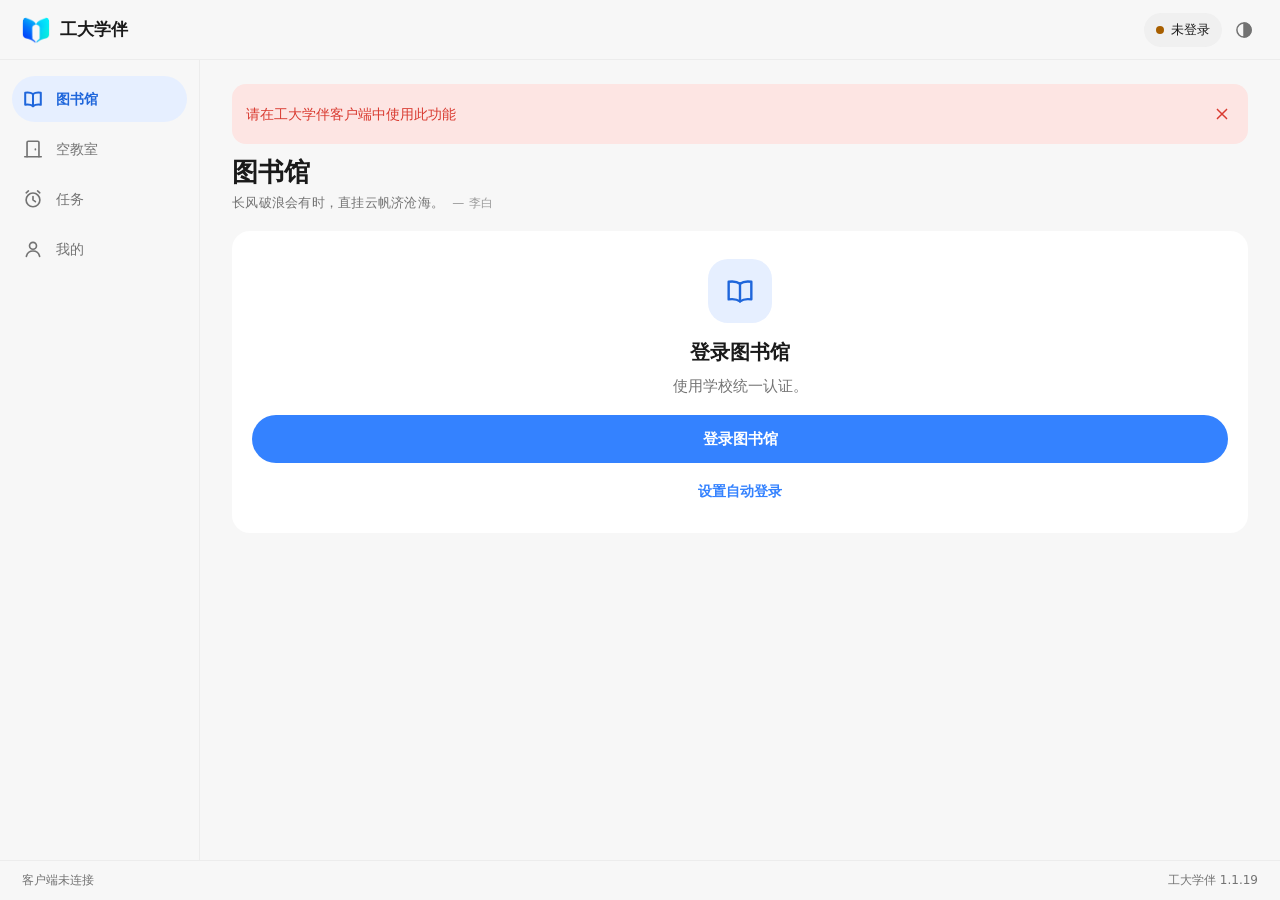
==== commit abb11b45: "1.1.19：流畅性与预约体验 - 冷启动时在 head 里预加载脚本，同时请求，能操作的时间提前约 100ms - 选座、取消选座只更新动到的座位和已选面板，不整页重画 - 底栏高度没变就不重复写；" ====
--- a/app/index.html
+++ b/app/index.html
@@ -1,5 +1,5 @@
 <!doctype html>
-<html lang="zh-CN"><head><meta charset="utf-8"><meta name="viewport" content="width=device-width,initial-scale=1,viewport-fit=cover"><meta name="color-scheme" content="light dark"><meta http-equiv="Content-Security-Policy" content="default-src 'self'; script-src 'self'; style-src 'self'; img-src 'self' data:; connect-src 'none'; frame-src 'none'; base-uri 'none'; form-action 'none'"><title>工大学伴</title><link rel="stylesheet" href="styles.css"><script src="boot.js"></script></head>
+<html lang="zh-CN"><head><meta charset="utf-8"><meta name="viewport" content="width=device-width,initial-scale=1,viewport-fit=cover"><meta name="color-scheme" content="light dark"><meta http-equiv="Content-Security-Policy" content="default-src 'self'; script-src 'self'; style-src 'self'; img-src 'self' data:; connect-src 'none'; frame-src 'none'; base-uri 'none'; form-action 'none'"><title>工大学伴</title><link rel="stylesheet" href="styles.css"><link rel="preload" href="edition.js" as="script"><link rel="preload" href="legal.js" as="script"><link rel="preload" href="core.js" as="script"><link rel="preload" href="ui.js" as="script"><script src="boot.js"></script></head>
 <body>
 <header class="appbar" id="appbar">
  <div class="brand"><img class="logo" src="brand-mark.png" alt="" width="28" height="28"><span class="brand-name">工大学伴</span><span class="page-name" id="pageTitle">图书馆</span></div>
@@ -19,7 +19,7 @@
  </nav>
  <main class="content" id="content"></main>
 </div>
-<footer class="footer"><span id="platform">正在连接客户端…</span><span>工大学伴 1.1.16</span></footer>
+<footer class="footer"><span id="platform">正在连接客户端…</span><span>工大学伴 1.1.19</span></footer>
 <dialog id="dialog"></dialog>
 <div id="toast" class="toast hide" role="status" aria-live="polite" popover="manual"></div>
 <script src="edition.js"></script><script src="legal.js"></script><script src="core.js"></script><script src="ui.js"></script>
--- a/app/styles.css
+++ b/app/styles.css
@@ -475,6 +475,8 @@
  html:not([data-motion=off]) dialog[open].closing::backdrop{animation:fade-out .17s forwards}
  /* 预约栏滑上来、条件表单展开 */
  html:not([data-motion=off]) .sel-panel.appear{animation:panel-up .26s cubic-bezier(.2,.8,.2,1)}
+ html:not([data-motion=off]) .card.current.just-booked{animation:booked-in .5s cubic-bezier(.2,.9,.3,1)}
+ html:not([data-motion=off]) .record.just-booked{animation:booked-row 1.2s ease-out}
  html:not([data-motion=off]) .room-form.appear{animation:rise .24s cubic-bezier(.2,.8,.2,1)}
  /* 按下时轻轻缩一下 */
  html:not([data-motion=off]) :is(.btn,.chip,.seat,.area-row,.room-main,.achv,.icon-btn,.nav button):active{transform:scale(.96);transition:transform .08s}
@@ -655,3 +657,8 @@
 
 /* 底栏在首帧就按平台显示（boot.js 先标好平台）：手机没有“任务”页，电脑没有入馆码 */
 html[data-platform=android] .nav [data-page=tasks],html[data-platform=windows] .nav [data-page=pass]{display:none}
+/* 刚约到的座位：卡片升起并亮一圈主题色 */
+@keyframes booked-in{0%{opacity:0;transform:translateY(12px) scale(.98);box-shadow:0 0 0 0 var(--primary)}60%{opacity:1;transform:none;box-shadow:0 0 0 4px color-mix(in srgb,var(--primary) 35%,transparent)}100%{box-shadow:0 0 0 0 transparent}}
+@keyframes booked-row{0%{background:color-mix(in srgb,var(--primary) 22%,transparent)}100%{background:transparent}}
+/* 正在取消 / 结束使用的那张卡片：变淡、不能再点 */
+.card.current.working,.record.working{opacity:.5;pointer-events:none;transition:opacity .2s}
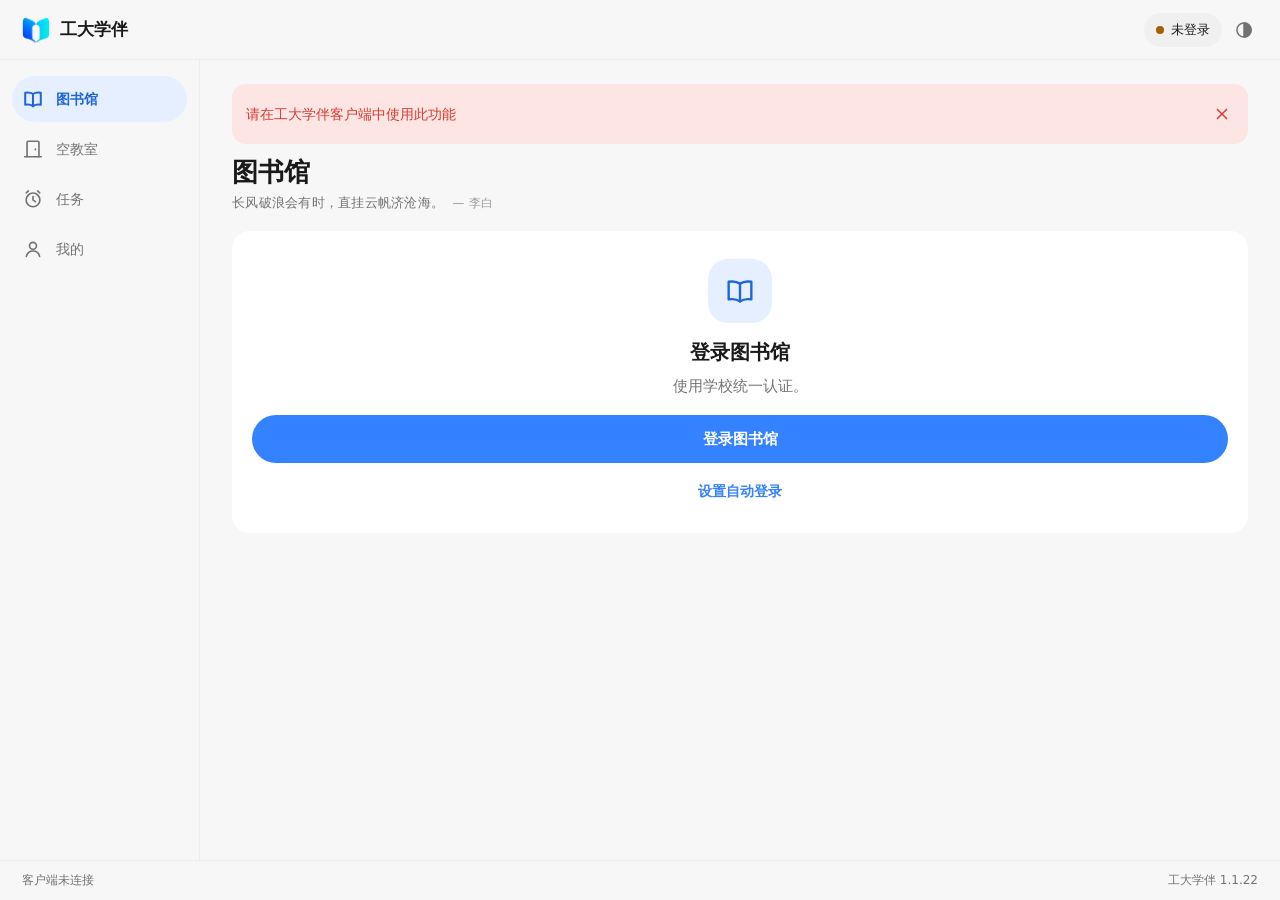
==== commit fa3cd3d3: "1.1.22：考试安排、导入日历、清理后免重新登录 - 新增“考试”页：从学生教务只读读取考试安排，主要显示科目、时间、考场，点开看完整考试信息；可切本学期 / 上学期 - 考试信息提示以学校教务系统" ====
--- a/app/index.html
+++ b/app/index.html
@@ -15,11 +15,12 @@
   <button data-page="rooms"><span class="ic"><svg class="icon" viewBox="0 0 24 24" aria-hidden="true"><path d="M5.5 20.5V4.8c0-.7.6-1.3 1.3-1.3h10.4c.7 0 1.3.6 1.3 1.3v15.7"/><path d="M3 20.5h18"/><path d="M14.6 12.2v.6"/></svg></span><span>空教室</span></button>
   <button data-page="tasks"><span class="ic"><svg class="icon" viewBox="0 0 24 24" aria-hidden="true"><circle cx="12" cy="13" r="7.5"/><path d="M12 9.3V13l2.6 1.9"/><path d="M4.6 5.2 7 3.2M19.4 5.2 17 3.2"/></svg><i class="nav-badge" data-for="tasks" hidden></i></span><span>任务</span></button>
   <button data-page="pass"><span class="ic"><svg class="icon" viewBox="0 0 24 24" aria-hidden="true"><rect x="3.5" y="3.5" width="6.5" height="6.5" rx="1.3"/><rect x="14" y="3.5" width="6.5" height="6.5" rx="1.3"/><rect x="3.5" y="14" width="6.5" height="6.5" rx="1.3"/><path d="M14 14h2.6v2.6H14zM17.9 17.9h2.6v2.6h-2.6zM14 20.5h1.2M20.5 14v1.2"/></svg></span><span>入馆码</span></button>
+  <button data-page="exams"><span class="ic"><svg class="icon" viewBox="0 0 24 24" aria-hidden="true"><rect x="4" y="5" width="16" height="15" rx="2.5"/><path d="M8 3.5v3M16 3.5v3M4 10h16"/><path d="m9 15 2 2 4-4"/></svg></span><span>考试</span></button>
   <button data-page="me"><span class="ic"><svg class="icon" viewBox="0 0 24 24" aria-hidden="true"><circle cx="12" cy="8.5" r="3.8"/><path d="M4.8 20c.9-3.8 3.7-5.8 7.2-5.8s6.3 2 7.2 5.8"/></svg><i class="nav-badge" data-for="me" hidden></i></span><span>我的</span></button>
  </nav>
  <main class="content" id="content"></main>
 </div>
-<footer class="footer"><span id="platform">正在连接客户端…</span><span>工大学伴 1.1.19</span></footer>
+<footer class="footer"><span id="platform">正在连接客户端…</span><span>工大学伴 1.1.22</span></footer>
 <dialog id="dialog"></dialog>
 <div id="toast" class="toast hide" role="status" aria-live="polite" popover="manual"></div>
 <script src="edition.js"></script><script src="legal.js"></script><script src="core.js"></script><script src="ui.js"></script>
--- a/app/styles.css
+++ b/app/styles.css
@@ -10,7 +10,8 @@
  --shadow:none;
  --shadow-up:0 -6px 24px rgb(0 0 0 / .08);
  --scrim:rgb(0 0 0 / .4);--bar:rgb(247 247 247 / .86);
- --nav-h:0px;--dock-h:0px;--appbar-h:56px;
+ --ease-out:cubic-bezier(.2,.8,.2,1);--ease-in:cubic-bezier(.4,0,1,1);--spring:cubic-bezier(.2,.9,.3,1);
+ --nav-h:0px;--dock-h:0px;--sab:0px;--safe-b:max(env(safe-area-inset-bottom,0px),var(--sab));--appbar-h:56px;
  color-scheme:light;
 }
 @media (prefers-color-scheme:dark){:root:not([data-theme=light]){
@@ -72,7 +73,7 @@
 
 /* ---------- 布局与导航 ---------- */
 .content{padding:8px 16px calc(var(--dock-h) + 28px);max-width:1120px;margin:0 auto;min-width:0}
-.nav{position:fixed;left:0;right:0;bottom:0;z-index:25;display:flex;background:var(--bar);-webkit-backdrop-filter:saturate(180%) blur(20px);backdrop-filter:saturate(180%) blur(20px);border-top:1px solid var(--line);padding:4px 4px calc(4px + env(safe-area-inset-bottom))}
+.nav{position:fixed;left:0;right:0;bottom:0;z-index:25;display:flex;background:var(--bar);-webkit-backdrop-filter:saturate(180%) blur(20px);backdrop-filter:saturate(180%) blur(20px);border-top:1px solid var(--line);padding:4px 4px calc(4px + var(--safe-b))}
 .nav button{flex:1;display:flex;flex-direction:column;align-items:center;gap:3px;min-height:56px;padding:4px 0;border:0;background:none;color:var(--muted);font-size:12px}
 .nav .ic{position:relative;display:grid;place-items:center;width:56px;height:30px;border-radius:15px;transition:background .2s}
 .nav .icon{width:22px;height:22px}
@@ -99,7 +100,6 @@
 .btn.xl{min-height:56px;padding:0 28px;border-radius:28px;font-size:16px}
 .btn.sm{min-height:34px;padding:0 14px;font-size:13px}
 .btn:disabled{opacity:.38}
-.btn:not(:disabled):active{transform:scale(.97)}
 .btn .icon{width:18px;height:18px}
 .icon-btn{display:inline-grid;place-items:center;width:40px;height:40px;flex-shrink:0;border:0;border-radius:20px;background:transparent;color:var(--muted)}
 .icon-btn:not(:disabled):active{background:var(--surface-3)}
@@ -206,7 +206,6 @@
 .seat{position:relative;min-height:48px;padding:0 2px;border:0;border-radius:12px;background:var(--seat);color:var(--on-seat);font-size:14px;font-weight:600;font-variant-numeric:tabular-nums;transition:background .15s,transform .15s}
 .seat:disabled{background:var(--seat-busy);color:var(--on-seat-busy);font-weight:400}
 .seat.sel{background:var(--primary);color:var(--on-primary)}
-.seat:not(:disabled):active{transform:scale(.93)}
 .seat.fav:before{content:"★";position:absolute;left:5px;top:2px;font-size:9px;color:#e8a200}
 .seat .order{position:absolute;right:-3px;top:-3px;display:grid;place-items:center;width:18px;height:18px;border-radius:9px;background:var(--surface);color:var(--primary);font:700 11px/1 system-ui,sans-serif;font-style:normal;box-shadow:0 0 0 2px var(--primary)}
 .seat-foot{margin:12px 4px 0;font-size:12px}
@@ -273,7 +272,7 @@
 
 /* ---------- 入馆码 ---------- */
 .pass-card{text-align:center;padding:32px 20px 24px}
-.pass-art{display:grid;place-items:center;width:120px;height:120px;margin:0 auto 18px;border-radius:28px;background:linear-gradient(135deg,#0a5cf5,#14c7e6);color:#fff}
+.pass-art{display:grid;place-items:center;width:120px;height:120px;margin:0 auto 18px;border-radius:28px;background:var(--primary);background:linear-gradient(135deg,var(--primary),color-mix(in srgb,var(--primary) 55%,#fff));color:var(--on-primary);box-shadow:0 10px 28px color-mix(in srgb,var(--primary) 30%,transparent)}
 .pass-art .icon{width:64px;height:64px;stroke-width:1.5}
 .pass-card h2{font-size:21px;margin-bottom:8px}
 .pass-card p{max-width:28em;margin:0 auto}
@@ -285,7 +284,7 @@
 dialog{width:calc(100% - 20px);max-width:100%;max-height:90vh;margin:auto auto 10px;padding:0;border:0;border-radius:30px;background:var(--surface);color:var(--text);box-shadow:var(--shadow-up);overflow:auto;overscroll-behavior:contain}
 dialog::backdrop{background:var(--scrim)}
 .sheet:focus{outline:none}
-.sheet{position:relative;padding:10px 20px calc(20px + env(safe-area-inset-bottom))}
+.sheet{position:relative;padding:10px 20px 20px}
 .sheet-handle{width:36px;height:4px;margin:0 auto 14px;border-radius:2px;background:var(--outline)}
 .sheet-close{position:absolute;top:8px;right:8px}
 .sheet h2{font-size:20px;margin:0 40px 14px 0}
@@ -301,7 +300,7 @@
 .switch-row{display:flex;align-items:center;gap:12px;padding:12px 14px 12px 16px;margin-bottom:8px;border-radius:16px;background:var(--surface-2);cursor:pointer}
 .switch-row>span{flex:1;display:flex;flex-direction:column;gap:2px}
 .switch{-webkit-appearance:none;appearance:none;position:relative;flex-shrink:0;width:50px;height:30px;margin:0;border-radius:15px;background:var(--surface-3);cursor:pointer;transition:background .2s}
-.switch:before{content:"";position:absolute;top:3px;left:3px;width:24px;height:24px;border-radius:12px;background:#fff;box-shadow:0 1px 3px rgb(0 0 0 / .25);transition:transform .25s cubic-bezier(.3,.7,.4,1.2)}
+.switch:before{content:"";position:absolute;top:3px;left:3px;width:24px;height:24px;border-radius:12px;background:#fff;box-shadow:0 1px 3px rgb(0 0 0 / .25);transition:transform .3s var(--spring)}
 .switch:checked{background:var(--primary)}
 .switch:checked:before{transform:translateX(20px)}
 .conn-row{display:flex;align-items:center;gap:12px;padding:10px 12px 10px 16px}
@@ -409,8 +408,6 @@
 
 /* ---------- 动效 ---------- */
 @keyframes fade-in{from{opacity:0}to{opacity:1}}
-@keyframes slide-r{from{opacity:0;transform:translateX(28px)}to{opacity:1;transform:none}}
-@keyframes slide-l{from{opacity:0;transform:translateX(-28px)}to{opacity:1;transform:none}}
 @keyframes vt-out-l{to{opacity:0;transform:translateX(-36px)}}
 @keyframes vt-in-r{from{opacity:0;transform:translateX(48px)}}
 @keyframes vt-out-r{to{opacity:0;transform:translateX(36px)}}
@@ -419,7 +416,6 @@
 @keyframes fade-through{from{opacity:0;transform:scale(.985)}to{opacity:1;transform:none}}
 @keyframes panel-up{from{transform:translateY(100%);opacity:.6}to{transform:none;opacity:1}}
 @keyframes tab-pop{0%{transform:scale(.85)}60%{transform:scale(1.08)}100%{transform:scale(1)}}
-@keyframes seat-pop{0%{transform:scale(.8)}60%{transform:scale(1.1)}100%{transform:scale(1)}}
 @keyframes sheet-out{to{transform:translateY(60px);opacity:0}}
 @keyframes rise{from{opacity:0;transform:translateY(8px)}to{opacity:1;transform:none}}
 @keyframes shimmer{from{background-position:100% 0}to{background-position:-100% 0}}
@@ -427,14 +423,11 @@
 .skel-row{display:flex;justify-content:space-between;align-items:center;padding:16px;border-top:1px solid var(--line)}.skel-row .w60{width:55%;height:16px}.skel-row .w30{width:18%;height:22px}
 .seat-skel{min-height:48px;border-radius:12px}
 .skel-bar{height:44px;margin:10px 0}.skel-tools{display:flex;gap:8px;margin-bottom:10px}.skel-tools .skel{height:40px;flex:1;border-radius:20px}.skel-tools .skel:first-child{flex:2}.skel-meta{width:40%;height:22px;margin-bottom:12px;border-radius:11px}
-@keyframes sheet-in{from{transform:translateY(40px);opacity:.4}to{transform:none;opacity:1}}
+@keyframes sheet-in{from{transform:translateY(64px);opacity:0}to{transform:none;opacity:1}}
 @keyframes pop-in{from{transform:translate(-50%,12px);opacity:0}to{transform:translate(-50%,0);opacity:1}}
 @media (prefers-reduced-motion:no-preference){
- html:not([data-motion=off]) .page-enter.fade{animation:fade-in .22s ease-out}
- html:not([data-motion=off]) .page-enter.from-right{animation:slide-r .26s cubic-bezier(.2,.8,.2,1)}
- html:not([data-motion=off]) .page-enter.from-left{animation:slide-l .26s cubic-bezier(.2,.8,.2,1)}
  /* 新结果前几行依次浮现 */
- html:not([data-motion=off]) .fresh .room-row:nth-child(-n+14),html:not([data-motion=off]) .fresh .area-row:nth-child(-n+14){animation:rise .3s cubic-bezier(.2,.8,.2,1) both}
+ html:not([data-motion=off]) .fresh .room-row:nth-child(-n+14),html:not([data-motion=off]) .fresh .area-row:nth-child(-n+14){animation:rise .3s var(--ease-out) both}
  html:not([data-motion=off]) .fresh :is(.room-row,.area-row):nth-child(2){animation-delay:22ms}
  html:not([data-motion=off]) .fresh :is(.room-row,.area-row):nth-child(3){animation-delay:44ms}
  html:not([data-motion=off]) .fresh :is(.room-row,.area-row):nth-child(4){animation-delay:66ms}
@@ -459,29 +452,30 @@
  html[data-vt=tab]::view-transition-new(root){animation:fade-through .22s cubic-bezier(0,0,.2,1) .07s both}
  /* 进区域 / 返回：旧页先快速让开，新页随后滑入 */
  html[data-vt=forward]::view-transition-old(root){animation:vt-out-l .12s cubic-bezier(.4,0,1,1) both}
- html[data-vt=forward]::view-transition-new(root){animation:vt-in-r .26s cubic-bezier(.2,.8,.2,1) .05s both}
+ html[data-vt=forward]::view-transition-new(root){animation:vt-in-r .26s var(--ease-out) .05s both}
  html[data-vt=back]::view-transition-old(root){animation:vt-out-r .12s cubic-bezier(.4,0,1,1) both}
- html[data-vt=back]::view-transition-new(root){animation:vt-in-l .26s cubic-bezier(.2,.8,.2,1) .05s both}
+ html[data-vt=back]::view-transition-new(root){animation:vt-in-l .26s var(--ease-out) .05s both}
  html[data-vt=fade]::view-transition-old(root){animation:fade-out .15s both}
  html[data-vt=fade]::view-transition-new(root){animation:fade-in .22s both}
  ::view-transition-group(nav),::view-transition-group(appbar){animation-duration:.2s}
  /* 底栏：选中的图标弹一下，底色渐变 */
  html:not([data-motion=off]) .nav button[aria-current=page] .ic{animation:tab-pop .32s cubic-bezier(.3,1.6,.5,1)}
- /* 选座：刚选的那个弹一下；骨架换成座位时淡入 */
- html:not([data-motion=off]) .seat.pop{animation:seat-pop .28s cubic-bezier(.3,1.6,.5,1)}
+ /* 骨架换成座位时淡入（选座的弹一下由脚本统一的按下回弹负责） */
  html:not([data-motion=off]) .seat-card.appear .seat-grid{animation:fade-in .25s ease-out}
  /* 弹窗关闭：往下滑出 */
- html:not([data-motion=off]) dialog[open].closing{animation:sheet-out .17s cubic-bezier(.4,0,1,1) forwards}
- html:not([data-motion=off]) dialog[open].closing::backdrop{animation:fade-out .17s forwards}
+ html:not([data-motion=off]) dialog[open].closing{animation:sheet-out .18s var(--ease-in) forwards}
+ html:not([data-motion=off]) dialog[open].closing::backdrop{animation:fade-out .18s var(--ease-in) forwards}
  /* 预约栏滑上来、条件表单展开 */
- html:not([data-motion=off]) .sel-panel.appear{animation:panel-up .26s cubic-bezier(.2,.8,.2,1)}
+ html:not([data-motion=off]) .sel-panel.appear{animation:panel-up .36s var(--spring)}
  html:not([data-motion=off]) .card.current.just-booked{animation:booked-in .5s cubic-bezier(.2,.9,.3,1)}
  html:not([data-motion=off]) .record.just-booked{animation:booked-row 1.2s ease-out}
- html:not([data-motion=off]) .room-form.appear{animation:rise .24s cubic-bezier(.2,.8,.2,1)}
+ html:not([data-motion=off]) .room-form.appear{animation:rise .24s var(--ease-out)}
  /* 按下时轻轻缩一下 */
- html:not([data-motion=off]) :is(.btn,.chip,.seat,.area-row,.room-main,.achv,.icon-btn,.nav button):active{transform:scale(.96);transition:transform .08s}
- html:not([data-motion=off]) dialog[open]{animation:sheet-in .28s cubic-bezier(.2,.9,.3,1)}
- html:not([data-motion=off]) .toast:not(.hide){animation:pop-in .25s cubic-bezier(.2,.9,.3,1)}
+ /* 按下：手指一碰就缩小（脚本加 .pressing），松手由脚本按弹簧弹回 */
+ html:not([data-motion=off]) .pressing:not(.seg > label):not(.swatch),html:not([data-motion=off]) :is(.seg > label,.swatch).pressing>span{transform:scale(.94);transition:transform .1s cubic-bezier(.2,0,0,1)}
+ html:not([data-motion=off]) .nav button.pressing .icon{transform:scale(.86)}
+ html:not([data-motion=off]) dialog[open]{animation:sheet-in .36s var(--spring)}
+ html:not([data-motion=off]) .toast:not(.hide){animation:pop-in .36s var(--spring)}
 }
 html[data-motion=off] *,html[data-motion=off] *:before,html[data-motion=off] *:after{animation-duration:.001s!important;animation-iteration-count:1!important;transition:none!important}
 @media (prefers-reduced-motion:reduce){*,*:before,*:after{transition:none!important}}
@@ -557,7 +551,6 @@
 .room-find p{margin:8px 0 0}
 .room-find .room-date{display:flex;align-items:center;gap:10px;margin-top:8px;color:var(--muted);font-size:13px}.room-find .room-date input{height:40px}
 button.room-main{background:none;border:0;padding:4px 0;margin:0;text-align:left;color:inherit;font:inherit;cursor:pointer;-webkit-tap-highlight-color:transparent}
-button.room-main:active{opacity:.6}
 .day-nav{display:flex;align-items:center;gap:8px;margin:4px 0 14px}
 .day-nav>div{flex:1;display:flex;flex-direction:column;align-items:center;text-align:center}
 .room-day{padding:12px 0;border-top:1px solid var(--line)}
@@ -608,7 +601,7 @@
 .celebrate{text-align:center;padding-top:8px}
 .thanks-icon{font-size:54px;line-height:1.1}.thanks h2{margin:4px 0 8px}
 .thanks-qr{display:block;margin:12px auto 6px;padding:6px;border:0;border-radius:14px;background:#fff;cursor:zoom-in;transition:width .25s}
-.thanks-qr img{display:block;width:120px;height:auto;border-radius:8px;transition:width .25s cubic-bezier(.2,.8,.2,1)}.thanks-qr.big img{width:240px}
+.thanks-qr img{display:block;width:120px;height:auto;border-radius:8px;transition:width .25s var(--ease-out)}.thanks-qr.big img{width:240px}
 .medal-big .icon{width:72px;height:72px;color:var(--warn);stroke-width:1.4}
 .confetti{position:fixed;inset:0;width:100vw;height:100vh;max-width:none;max-height:none;margin:0;padding:0;border:0;background:transparent;pointer-events:none;overflow:hidden;z-index:2147483647}
 .confetti i{position:absolute;top:-16px;left:var(--x);width:8px;height:14px;border-radius:2px;animation:confetti-fall 2.2s cubic-bezier(.2,.6,.4,1) var(--d) forwards}
@@ -630,15 +623,15 @@
 .offline-card{display:flex;align-items:center;gap:12px;padding:14px 12px 14px 16px}
 .offline-card>div{flex:1;min-width:0;display:flex;flex-direction:column;gap:2px}
 .room-results>.banner{margin:0 16px 8px}
-/* 长列表：屏幕外的行不排版不绘制；条件改了但还没重查时，旧结果变淡 */
-.room-row{content-visibility:auto;contain-intrinsic-size:auto 76px}
+/* 条件改了但还没重查时，旧结果变淡。
+   不用 content-visibility:auto：重画后新元素按估计高度（76px，实际 91px）排版，滚到下面再点筛选，整页会跳 */
 .room-results.stale .room-row,.room-results.stale .room-filter{opacity:.45}
 .stale-note{color:var(--warn);font-weight:600}
 .more-rooms{display:flex;width:calc(100% - 32px);margin:10px 16px 4px}
 .btn.busy{opacity:.7}
 .nw{white-space:nowrap}
-/* 屏幕外的卡片不排版不绘制：切页时新页面画得更快 */
-.content>.card:nth-of-type(n+3),.content>section:nth-of-type(n+3){content-visibility:auto;contain-intrinsic-size:auto 320px}
+/* 屏幕外的卡片原来用 content-visibility:auto 按 320px 估高度：整页重画后卡片是新元素、估计高度全错，
+   在“我的”页滚下去点签到提醒等选项时整页上下乱跳（真机录屏），所以去掉 */
 .achv-grid{display:grid;grid-template-columns:repeat(3,minmax(0,1fr));gap:8px;margin:10px 0}
 .achv{display:flex;flex-direction:column;align-items:center;gap:2px;padding:10px 4px 8px;border:0;border-radius:14px;background:var(--surface-2);color:var(--text);font:inherit;cursor:pointer}
 /* 没解锁：图标变灰、字变淡，进度条保留颜色，看得出快到了 */
@@ -662,3 +655,84 @@
 @keyframes booked-row{0%{background:color-mix(in srgb,var(--primary) 22%,transparent)}100%{background:transparent}}
 /* 正在取消 / 结束使用的那张卡片：变淡、不能再点 */
 .card.current.working,.record.working{opacity:.5;pointer-events:none;transition:opacity .2s}
+/* 悬浮底栏：离开屏幕边缘的圆角胶囊，选中项下面一块浅色滑块；已选座位面板也浮在它上方 */
+.nav-pill{display:none}
+@media (max-width:719px){
+ .nav{left:12px;right:12px;bottom:calc(10px + var(--safe-b));padding:6px;border:1px solid color-mix(in srgb,var(--text) 9%,transparent);border-radius:30px;box-shadow:0 10px 30px rgb(0 0 0 / .14),0 1px 3px rgb(0 0 0 / .08)}
+ .nav button{position:relative;z-index:1;min-height:54px;border-radius:24px}
+ .nav .ic{background:none!important}
+ .nav-pill{display:block;position:absolute;z-index:0;top:6px;bottom:6px;left:0;width:0;border-radius:24px;background:var(--primary-soft);pointer-events:none}
+ .lib-side{left:10px;right:10px;bottom:calc(var(--nav-h) + 8px)}
+ .sel-panel{border-radius:24px;border:1px solid var(--line);box-shadow:0 10px 30px rgb(0 0 0 / .14)}
+}
+/* 安卓：不透明时用卡片色（深色模式下和纯黑背景分得开）；data-glass 打开毛玻璃，真机测过帧率再决定默认 */
+@media (max-width:719px){html[data-platform=android]:not([data-glass]) .nav{background:var(--surface)}html[data-platform=android][data-glass][data-theme] .nav,html[data-platform=android][data-glass] .nav{background:var(--bar);-webkit-backdrop-filter:saturate(180%) blur(20px);backdrop-filter:saturate(180%) blur(20px)}}
+/* 手机底部弹窗：整块不透明地从屏幕底下滑上来、滑下去，只让遮罩淡入淡出。
+   原来一边上移一边从半透明变实，高弹窗（设置）中间几帧和后面页面叠成重影；也和下拉关闭的动作一致 */
+@keyframes sheet-up{from{transform:translateY(calc(100% + 24px))}}
+@keyframes sheet-down{to{transform:translateY(calc(100% + 24px))}}
+@media (max-width:719px) and (prefers-reduced-motion:no-preference){
+ html:not([data-motion=off]) dialog[open]{animation:sheet-up .38s var(--spring)}
+ html:not([data-motion=off]) dialog[open].closing{animation:sheet-down .22s var(--ease-in) forwards}
+ html:not([data-motion=off]) dialog[open].closing::backdrop{animation:fade-out .22s var(--ease-in) forwards}
+}
+/* 界面铺到手势小白条下面后，底部弹窗浮在小白条上方 */
+@media (max-width:719px){dialog{margin-bottom:calc(10px + var(--safe-b))}}
+/* 拖底栏滑块时：滑块浮起、带玻璃高光；手指下的图标放大；整条底栏微微鼓起 */
+.nav{touch-action:pan-y;-webkit-user-select:none;user-select:none;-webkit-touch-callout:none}
+@media (max-width:719px){
+ .nav{transition:transform .36s var(--spring)}
+ .nav.dragging{transform:scale(1.02)}
+ .nav.dragging .nav-pill{transition:none;box-shadow:0 8px 22px rgb(0 0 0 / .2),inset 0 1px 0 rgb(255 255 255 / .45),inset 0 0 0 1px rgb(255 255 255 / .25);background:color-mix(in srgb,var(--primary-soft) 82%,#fff)}
+ .nav .icon{transition:transform .3s var(--spring)}
+ /* 图标、文字的选中色跟滑块一起渐变，不要滑块还没动字就先亮了 */
+ .nav button{transition:color .24s ease-out}
+ html:not([data-motion=off]) .nav button[aria-current=page] .ic{animation:none}
+ .nav.dragging button.lens .icon{transform:scale(1.22)}
+ .nav.dragging button.lens{color:var(--primary)}
+}
+/* 第一次出现的卡片、提示升起淡入；不会被整页重画替换的控件（设置里的分段选择、按下态）用 CSS 过渡 */
+html:not([data-motion=off]) .first-show{animation:rise .32s var(--ease-out) both}
+.seg span,.chip,.icon-btn,.area-row,.room-row,.record{transition:background-color .2s,color .2s,box-shadow .2s,transform .15s}
+/* 选中高亮滑过去时的那块影子：垫在按钮文字下面 */
+/* 0.9.27 手机：弹窗下拉关闭、遮罩淡入；当前预约按钮分主次两行；座位页标题不折行 */
+dialog::backdrop{opacity:var(--scrim-o,1)}
+dialog.dragging::backdrop{transition:none}
+dialog.closing-drag::backdrop{opacity:0;transition:opacity .18s}
+html:not([data-motion=off]) dialog[open]:not(.closing)::backdrop{animation:fade-in .22s ease-out}
+@media (max-width:719px){
+ .current .actions .btn.filled,.current .actions .btn.tonal{flex:1 1 40%;min-height:44px;border-radius:22px}
+ .current .actions .btn.text{flex:1 1 20%;min-height:34px;padding:0 4px;font-size:13px;font-weight:500;border-radius:17px;background:color-mix(in srgb,var(--surface) 50%,transparent)}
+ .seat-title p{white-space:nowrap;overflow:hidden;text-overflow:ellipsis}
+ .seat-head .btn.sm[data-action=seatMap]{width:40px;min-height:40px;padding:0;border-radius:20px;background:transparent;color:var(--muted)}
+}
+.slide-ghost{position:absolute;left:0;top:0;z-index:0;pointer-events:none}.seg label,.chip-row>.chip{position:relative}.seg label>span,.chip-row>.chip{z-index:1}
+/* 考试安排：左边日期块，右边科目、时间、考场；已结束的变淡 */
+.exams-card .chip-row{margin:2px 0 10px}
+.exam-list{display:flex;flex-direction:column;gap:8px;margin:4px 0 8px}
+.exam-row{display:flex;align-items:center;gap:12px;width:100%;padding:12px;border:0;border-radius:16px;background:var(--surface-2);color:var(--text);text-align:left}
+.exam-row.past{opacity:.55}
+.exam-row>.icon{width:18px;height:18px;color:var(--muted);flex:none}
+.exam-date{display:flex;flex-direction:column;align-items:center;justify-content:center;min-width:56px;padding:6px 4px;border-radius:12px;background:var(--primary-soft);color:var(--on-primary-soft)}
+.exam-date b{font-size:17px;font-variant-numeric:tabular-nums}.exam-date small{font-size:11px;opacity:.8}
+.exam-main{display:flex;flex-direction:column;gap:3px;min-width:0;flex:1}
+.exam-main strong{font-size:16px;line-height:1.3}
+.exam-line{display:flex;align-items:center;gap:5px;color:var(--muted);font-size:13px;min-width:0}
+.exam-line .icon{width:14px;height:14px;flex:none}
+.exam-line .badge{margin-left:4px;font-style:normal}
+.exam-note{display:flex;gap:6px;align-items:flex-start;margin:8px 0 0}.exam-note .icon{width:15px;height:15px;flex:none;margin-top:2px;color:var(--warn,#c88a00)}
+.exam-at{margin:4px 0 0}
+.exam-detail .record>div{display:flex;flex-direction:column;gap:2px}
+.exam-detail .record strong{font-weight:500;word-break:break-all}
+/* 考试页 */
+.exam-group{margin:14px 2px 6px;font-size:14px;color:var(--muted);font-weight:600}
+.exam-actions{display:flex;gap:8px;margin:12px 0 4px}.exam-actions .btn{flex:1}
+html[data-platform=windows] .nav [data-page=exams]{display:none}
+/* 入馆码在底栏正中：主题色圆形按钮，比两边略高 */
+@media (max-width:719px){
+ .nav [data-page=pass]{color:var(--primary);font-weight:600}
+ .nav [data-page=pass] .ic{width:50px;height:50px;margin-top:-20px;border-radius:50%;background:var(--primary)!important;color:var(--on-primary,#fff);box-shadow:0 6px 16px color-mix(in srgb,var(--primary) 40%,transparent),0 0 0 4px var(--surface)}
+ .nav [data-page=pass] .icon{width:24px;height:24px;stroke-width:2.2}
+ .nav.dragging [data-page=pass].lens .icon{transform:scale(1.12)}
+ .nav-pill.on-pass{opacity:0}
+}
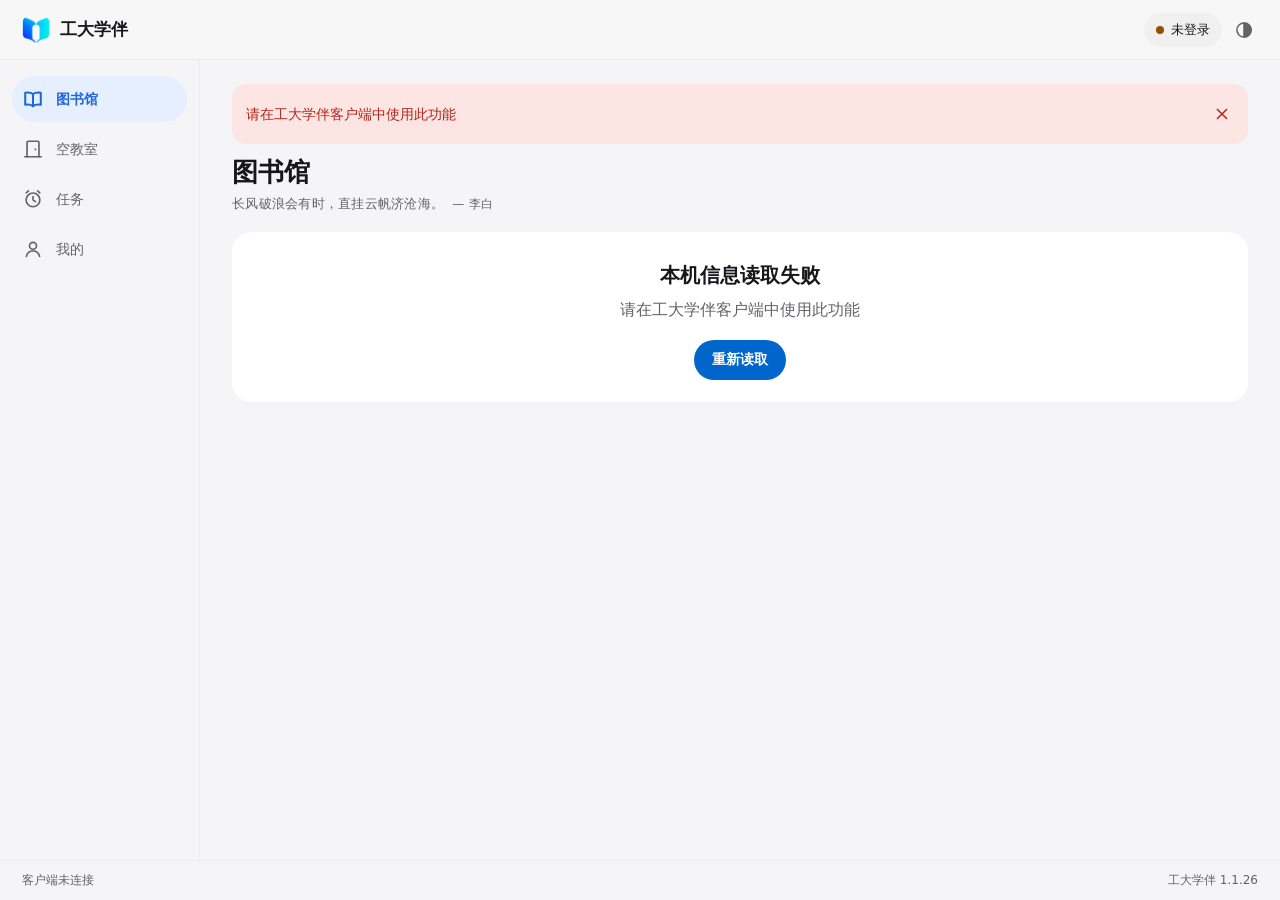
==== commit 61f9c1c7: "更新公开版源码至 1.1.26" ====
--- a/app/index.html
+++ b/app/index.html
@@ -1,5 +1,5 @@
 <!doctype html>
-<html lang="zh-CN"><head><meta charset="utf-8"><meta name="viewport" content="width=device-width,initial-scale=1,viewport-fit=cover"><meta name="color-scheme" content="light dark"><meta http-equiv="Content-Security-Policy" content="default-src 'self'; script-src 'self'; style-src 'self'; img-src 'self' data:; connect-src 'none'; frame-src 'none'; base-uri 'none'; form-action 'none'"><title>工大学伴</title><link rel="stylesheet" href="styles.css"><link rel="preload" href="edition.js" as="script"><link rel="preload" href="legal.js" as="script"><link rel="preload" href="core.js" as="script"><link rel="preload" href="ui.js" as="script"><script src="boot.js"></script></head>
+<html lang="zh-CN"><head><meta charset="utf-8"><meta name="viewport" content="width=device-width,initial-scale=1,viewport-fit=cover"><meta name="color-scheme" content="light dark"><meta http-equiv="Content-Security-Policy" content="default-src 'self'; script-src 'self'; style-src 'self'; img-src 'self' data:; connect-src 'none'; frame-src 'none'; base-uri 'none'; form-action 'none'"><title>工大学伴</title><link rel="stylesheet" href="styles.css"><link rel="preload" href="edition.js" as="script"><link rel="preload" href="legal.js" as="script"><link rel="preload" href="core.js" as="script"><link rel="preload" href="read-queue.js" as="script"><link rel="preload" href="exams.js" as="script"><link rel="preload" href="toast.js" as="script"><link rel="preload" href="ui.js" as="script"><script src="boot.js"></script></head>
 <body>
 <header class="appbar" id="appbar">
  <div class="brand"><img class="logo" src="brand-mark.png" alt="" width="28" height="28"><span class="brand-name">工大学伴</span><span class="page-name" id="pageTitle">图书馆</span></div>
@@ -18,10 +18,10 @@
   <button data-page="exams"><span class="ic"><svg class="icon" viewBox="0 0 24 24" aria-hidden="true"><rect x="4" y="5" width="16" height="15" rx="2.5"/><path d="M8 3.5v3M16 3.5v3M4 10h16"/><path d="m9 15 2 2 4-4"/></svg></span><span>考试</span></button>
   <button data-page="me"><span class="ic"><svg class="icon" viewBox="0 0 24 24" aria-hidden="true"><circle cx="12" cy="8.5" r="3.8"/><path d="M4.8 20c.9-3.8 3.7-5.8 7.2-5.8s6.3 2 7.2 5.8"/></svg><i class="nav-badge" data-for="me" hidden></i></span><span>我的</span></button>
  </nav>
- <main class="content" id="content"></main>
+ <main class="content" id="content"></main><div id="libraryDock"></div>
 </div>
-<footer class="footer"><span id="platform">正在连接客户端…</span><span>工大学伴 1.1.22</span></footer>
+<footer class="footer"><span id="platform">正在连接客户端…</span><span>工大学伴 1.1.26</span></footer>
 <dialog id="dialog"></dialog>
 <div id="toast" class="toast hide" role="status" aria-live="polite" popover="manual"></div>
-<script src="edition.js"></script><script src="legal.js"></script><script src="core.js"></script><script src="ui.js"></script>
+<script src="edition.js"></script><script src="legal.js"></script><script src="core.js"></script><script src="read-queue.js"></script><script src="exams.js"></script><script src="toast.js"></script><script src="operations.js"></script><script src="room-coverage.js"></script><script src="motion.js"></script><script src="diagnostics.js"></script><script src="ui.js"></script>
 </body></html>
--- a/app/styles.css
+++ b/app/styles.css
@@ -2,11 +2,12 @@
    颜色只用自定义属性，不依赖 light-dark()/color-mix()，兼容较旧的系统 WebView。 */
 
 :root{
- --bg:#f7f7f7;--surface:#ffffff;--surface-2:#f0f0f0;--surface-3:#e3e3e3;
- --text:#1a1a1a;--muted:#737373;--line:#ececec;--outline:#d4d4d4;
- --primary:#3482ff;--on-primary:#ffffff;--primary-soft:#e6efff;--on-primary-soft:#1f66db;
- --ok:#16803d;--ok-soft:#dcf3e3;--warn:#a85f00;--warn-soft:#fff0d4;--err:#d93a30;--err-soft:#fde5e3;
- --seat:#e6efff;--on-seat:#1f66db;--seat-busy:#f2f2f2;--on-seat-busy:#b0b0b0;
+ --space-1:4px;--space-2:8px;--space-3:12px;--space-4:16px;--space-5:20px;--radius-control:12px;--radius-card:20px;--radius-sheet:28px;--touch:48px;
+ --bg:#f5f5f7;--surface:#ffffff;--surface-2:#f0f0f0;--surface-3:#e3e3e3;
+ --text:#17171b;--muted:#62626b;--line:#ececec;--outline:#d4d4d4;
+ --primary:#0066cc;--on-primary:#ffffff;--primary-soft:#e6efff;--on-primary-soft:#1f66db;
+ --ok:#18723c;--ok-soft:#dcf3e3;--warn:#925200;--warn-soft:#fff0d4;--err:#b42318;--err-soft:#fde5e3;
+ --seat:#e6efff;--on-seat:#1f66db;--seat-busy:#f2f2f2;--on-seat-busy:#73737c;
  --shadow:none;
  --shadow-up:0 -6px 24px rgb(0 0 0 / .08);
  --scrim:rgb(0 0 0 / .4);--bar:rgb(247 247 247 / .86);
@@ -15,28 +16,29 @@
  color-scheme:light;
 }
 @media (prefers-color-scheme:dark){:root:not([data-theme=light]){
- --bg:#000000;--surface:#1a1a1a;--surface-2:#262626;--surface-3:#363636;
- --text:#f0f0f0;--muted:#9a9a9a;--line:#262626;--outline:#3d3d3d;
- --primary:#4c93ff;--on-primary:#ffffff;--primary-soft:#14284a;--on-primary-soft:#94bdff;
+ --bg:#111114;--surface:#1c1c21;--surface-2:#262626;--surface-3:#363636;
+ --text:#f5f5f7;--muted:#a8a8b2;--line:#262626;--outline:#3d3d3d;
+ --primary:#5aa8ff;--on-primary:#0b0b0f;--primary-soft:#14284a;--on-primary-soft:#94bdff;
  --ok:#4cc77a;--ok-soft:#12301d;--warn:#ffb340;--warn-soft:#3a2a0d;--err:#ff6b61;--err-soft:#3d1513;
- --seat:#16294a;--on-seat:#a9c9ff;--seat-busy:#1f1f1f;--on-seat-busy:#5c5c5c;
+ --seat:#16294a;--on-seat:#a9c9ff;--seat-busy:#1f1f1f;--on-seat-busy:#a8a8b2;
  --shadow:none;--shadow-up:0 -6px 24px rgb(0 0 0 / .6);--scrim:rgb(0 0 0 / .6);--bar:rgb(0 0 0 / .82);
  color-scheme:dark;
 }}
 :root[data-theme=dark]{
- --bg:#000000;--surface:#1a1a1a;--surface-2:#262626;--surface-3:#363636;
- --text:#f0f0f0;--muted:#9a9a9a;--line:#262626;--outline:#3d3d3d;
- --primary:#4c93ff;--on-primary:#ffffff;--primary-soft:#14284a;--on-primary-soft:#94bdff;
+ --bg:#111114;--surface:#1c1c21;--surface-2:#262626;--surface-3:#363636;
+ --text:#f5f5f7;--muted:#a8a8b2;--line:#262626;--outline:#3d3d3d;
+ --primary:#5aa8ff;--on-primary:#0b0b0f;--primary-soft:#14284a;--on-primary-soft:#94bdff;
  --ok:#4cc77a;--ok-soft:#12301d;--warn:#ffb340;--warn-soft:#3a2a0d;--err:#ff6b61;--err-soft:#3d1513;
- --seat:#16294a;--on-seat:#a9c9ff;--seat-busy:#1f1f1f;--on-seat-busy:#5c5c5c;
+ --seat:#16294a;--on-seat:#a9c9ff;--seat-busy:#1f1f1f;--on-seat-busy:#a8a8b2;
  --shadow:none;--shadow-up:0 -6px 24px rgb(0 0 0 / .6);--scrim:rgb(0 0 0 / .6);--bar:rgb(0 0 0 / .82);
  color-scheme:dark;
 }
 
 *,*:before,*:after{box-sizing:border-box}
-html{-webkit-text-size-adjust:100%;-webkit-tap-highlight-color:transparent}
-body{margin:0;min-height:100vh;background:var(--bg);color:var(--text);font:15px/1.5 system-ui,-apple-system,"PingFang SC","HarmonyOS Sans SC","MiSans","Microsoft YaHei UI","Microsoft YaHei","Noto Sans CJK SC",sans-serif;overflow-wrap:anywhere}
+html{-webkit-text-size-adjust:100%;-webkit-tap-highlight-color:transparent;background:var(--bg)}
+body{margin:0;min-height:100vh;background:var(--bg);color:var(--text);font:16px/1.5 system-ui,-apple-system,"PingFang SC","HarmonyOS Sans SC","MiSans","Microsoft YaHei UI","Microsoft YaHei","Noto Sans CJK SC",sans-serif;overflow-wrap:anywhere}
 body:has(dialog[open]){overflow:hidden}
+body.modal-open{overflow:hidden}
 h1,h2,h3,p,ol,dl,dd,fieldset{margin:0}
 h1{font-size:26px;font-weight:650;letter-spacing:-.3px}
 h2{font-size:17px;font-weight:600}
@@ -46,7 +48,7 @@
 button:disabled{cursor:default}
 :focus-visible{outline:2px solid var(--primary);outline-offset:2px}
 .muted{color:var(--muted)}
-.small{font-size:13px}
+.small{font-size:14px}
 .hide{display:none!important}
 [hidden]{display:none!important}
 .icon{width:20px;height:20px;flex-shrink:0;fill:none;stroke:currentColor;stroke-width:1.8;stroke-linecap:round;stroke-linejoin:round}
@@ -63,15 +65,18 @@
 .appbar.scrolled .page-name{opacity:1}
 .logo{display:none}
 .appbar-actions{display:flex;align-items:center;gap:2px}
-.account-chip{display:flex;align-items:center;gap:7px;max-width:170px;height:34px;padding:0 12px;border:0;border-radius:17px;background:var(--surface-2);font-size:13px;white-space:nowrap}
+.account-chip{display:flex;align-items:center;gap:7px;max-width:170px;min-height:34px;height:auto;padding:0 12px;border:0;border-radius:17px;background:var(--surface-2);font-size:13px;white-space:nowrap}
 .account-chip span:last-child{overflow:hidden;text-overflow:ellipsis}
 .dot{width:8px;height:8px;border-radius:50%;background:var(--warn);flex-shrink:0}
 .dot.ok{background:var(--ok)}
 .progress{position:absolute;left:0;right:0;bottom:-1px;height:3px;overflow:hidden;background:var(--primary-soft)}
-.progress i{position:absolute;top:0;bottom:0;width:40%;background:var(--primary);animation:indeterminate 1.1s cubic-bezier(.4,0,.2,1) infinite}
-@keyframes indeterminate{from{left:-40%}to{left:100%}}
+.progress i{position:absolute;left:0;top:0;bottom:0;width:40%;background:var(--primary);animation:indeterminate 1.1s cubic-bezier(.4,0,.2,1) infinite}
+@keyframes indeterminate{from{transform:translateX(-100%)}to{transform:translateX(250%)}}
 
 /* ---------- 布局与导航 ---------- */
+#libraryDock{display:contents}
+
+html[data-page-hidden=true] *,html[data-page-hidden=true] *::before,html[data-page-hidden=true] *::after{animation-play-state:paused!important}
 .content{padding:8px 16px calc(var(--dock-h) + 28px);max-width:1120px;margin:0 auto;min-width:0}
 .nav{position:fixed;left:0;right:0;bottom:0;z-index:25;display:flex;background:var(--bar);-webkit-backdrop-filter:saturate(180%) blur(20px);backdrop-filter:saturate(180%) blur(20px);border-top:1px solid var(--line);padding:4px 4px calc(4px + var(--safe-b))}
 .nav button{flex:1;display:flex;flex-direction:column;align-items:center;gap:3px;min-height:56px;padding:4px 0;border:0;background:none;color:var(--muted);font-size:12px}
@@ -83,11 +88,11 @@
 .footer{display:none}
 
 /* ---------- 通用组件 ---------- */
-.page-head{display:flex;align-items:flex-end;justify-content:space-between;gap:12px;margin:2px 4px 14px}
-.page-head h1{font-size:30px;font-weight:700;letter-spacing:0;line-height:1.25}
+.page-head{display:flex;flex-wrap:wrap;align-items:flex-end;justify-content:space-between;gap:12px;margin:2px 4px 14px}
+.page-head h1{font-size:30px;font-weight:700;letter-spacing:0;line-height:1.3}
 .page-head p{display:none;margin-top:4px}
 .page-head .actions{margin-top:0}
-.card{background:var(--surface);border-radius:18px;padding:16px;margin-bottom:12px;box-shadow:var(--shadow)}
+.card{background:var(--surface);border-radius:var(--radius-card);padding:16px;margin-bottom:12px;box-shadow:var(--shadow)}
 .section-head{display:flex;align-items:center;justify-content:space-between;gap:8px;min-height:40px;margin:18px 4px 6px}
 .section-head h2{font-size:15px;color:var(--muted);font-weight:600}
 .btn{display:inline-flex;align-items:center;justify-content:center;gap:6px;min-height:40px;padding:0 18px;border:0;border-radius:20px;font-size:14px;font-weight:600;white-space:nowrap;transition:background .15s,transform .15s,opacity .15s}
@@ -234,7 +239,7 @@
 .task .actions{margin-top:10px}
 .duo{border-left:4px solid var(--primary)}
 .record{display:flex;align-items:center;justify-content:space-between;gap:10px;padding:10px 16px;border-top:1px solid var(--line)}
-.list-head+.record{border-top:0}
+.list-head+.record,.list-card>.record:first-child{border-top:0}
 .record div{min-width:0}
 .record strong{display:block;font-weight:600}
 .record .muted{font-size:13px}
@@ -261,8 +266,9 @@
 .toggle .today:after{content:"";position:absolute;bottom:5px;left:50%;width:4px;height:4px;margin-left:-2px;border-radius:2px;background:currentColor;opacity:.7}
 .label-row{display:flex;align-items:center;justify-content:space-between;gap:8px}
 .label-row .label{font-size:13px;color:var(--muted)}
-.query-summary{display:flex;align-items:center;gap:12px;padding:14px 12px 14px 16px}
-.query-summary>div{flex:1;min-width:0;display:flex;flex-direction:column;gap:2px}
+.query-summary{display:flex;flex-wrap:wrap;align-items:center;gap:12px;padding:14px 12px 14px 16px}
+.query-summary>div{flex:1 1 8em;min-width:0;display:flex;flex-direction:column;gap:2px}
+.query-summary>.btn{max-width:100%;margin-left:auto;white-space:normal}
 .label-row .btn.text{min-height:28px;font-size:13px;padding:0 4px}
 .room-row{display:flex;align-items:center;gap:8px;padding:10px 8px 10px 16px;border-top:1px solid var(--line)}
 .room-main{flex:1;min-width:0;display:flex;flex-direction:column}
@@ -281,11 +287,12 @@
 .pass-booking{display:flex;flex-direction:column;gap:2px;max-width:320px;margin:18px auto 4px;padding:12px 16px;border-radius:16px;background:var(--surface-2)}
 
 /* ---------- 弹层（手机为底部面板） ---------- */
-dialog{width:calc(100% - 20px);max-width:100%;max-height:90vh;margin:auto auto 10px;padding:0;border:0;border-radius:30px;background:var(--surface);color:var(--text);box-shadow:var(--shadow-up);overflow:auto;overscroll-behavior:contain}
+dialog{width:calc(100% - 20px);max-width:100%;max-height:90vh;margin:auto auto 10px;padding:0;border:0;border-radius:var(--radius-sheet);background:var(--surface);color:var(--text);box-shadow:var(--shadow-up);overflow:auto;overscroll-behavior:contain}
 dialog::backdrop{background:var(--scrim)}
 .sheet:focus{outline:none}
 .sheet{position:relative;padding:10px 20px 20px}
-.sheet-handle{width:36px;height:4px;margin:0 auto 14px;border-radius:2px;background:var(--outline)}
+.sheet-handle{position:sticky;top:0;z-index:2;width:36px;height:4px;margin:0 auto 14px;border-radius:2px;background:var(--outline);touch-action:none}
+.sheet-handle::before{content:"";position:absolute;inset:-14px -18px}
 .sheet-close{position:absolute;top:8px;right:8px}
 .sheet h2{font-size:20px;margin:0 40px 14px 0}
 .sheet h3{margin:18px 0 10px}
@@ -298,23 +305,30 @@
 .conn-list{display:flex;flex-direction:column;gap:2px;margin-bottom:10px;border-radius:16px;background:var(--surface-2);padding:4px 0}
 .conn-list .btn.tonal{background:var(--surface)}
 .switch-row{display:flex;align-items:center;gap:12px;padding:12px 14px 12px 16px;margin-bottom:8px;border-radius:16px;background:var(--surface-2);cursor:pointer}
-.switch-row>span{flex:1;display:flex;flex-direction:column;gap:2px}
+.switch-row>span{flex:1;min-width:0;display:flex;flex-direction:column;gap:2px}
 .switch{-webkit-appearance:none;appearance:none;position:relative;flex-shrink:0;width:50px;height:30px;margin:0;border-radius:15px;background:var(--surface-3);cursor:pointer;transition:background .2s}
 .switch:before{content:"";position:absolute;top:3px;left:3px;width:24px;height:24px;border-radius:12px;background:#fff;box-shadow:0 1px 3px rgb(0 0 0 / .25);transition:transform .3s var(--spring)}
 .switch:checked{background:var(--primary)}
 .switch:checked:before{transform:translateX(20px)}
-.conn-row{display:flex;align-items:center;gap:12px;padding:10px 12px 10px 16px}
-.conn-row>div{flex:1;display:flex;flex-direction:column}
+.conn-row{display:flex;flex-wrap:wrap;align-items:center;gap:12px;padding:10px 12px 10px 16px}
+.conn-row>div{flex:1 1 7em;flex-basis:min(7em,calc(100% - 20px));min-width:0;display:flex;flex-direction:column}
+.conn-row>.btn{flex:0 1 auto;max-width:100%;margin-left:auto;white-space:normal;text-align:center}
 .conn-row .muted{font-size:13px}
-.seg-group{border:0;padding:0;margin:0 0 16px}
+.seg-group{min-width:0;border:0;padding:0;margin:0 0 16px}
 .seg-group legend{padding:0;margin-bottom:8px;font-size:13px;color:var(--muted)}
-.seg{display:grid;grid-auto-flow:column;grid-auto-columns:1fr;gap:2px;padding:3px;border-radius:16px;background:var(--surface-2)}
-.seg label{position:relative}
+.seg{display:grid;grid-auto-flow:column;grid-auto-columns:minmax(0,1fr);gap:2px;padding:3px;border-radius:16px;background:var(--surface-2)}
+.seg label{position:relative;display:grid;min-width:0}
 .seg input{position:absolute;opacity:0;width:1px;height:1px}
-.seg span{display:grid;place-items:center;min-height:36px;padding:0 8px;border-radius:13px;font-size:14px;color:var(--muted)}
+.seg span{display:grid;place-items:center;min-width:0;min-height:36px;padding:6px 8px;border-radius:13px;font-size:14px;line-height:1.35;text-align:center;color:var(--muted)}
 .seg input:checked+span{background:var(--surface);color:var(--text);font-weight:600;box-shadow:0 1px 3px rgb(0 0 0 / .12)}
 .seg input:focus-visible+span{outline:2px solid var(--primary);outline-offset:-2px}
 .seg-group>p+p{margin-top:8px}
+/* 设置中的独立分段控件和离线操作分别占据自己的垂直空间。 */
+#settingsForm .seg-group>.seg+.seg{margin-top:12px}
+/* 大字号下较长的画质标签按内容分配空间；其余分组保持原有等宽布局。 */
+#settingsForm .seg:has(input[name=quality]){grid-auto-columns:auto}
+#settingsForm .seg-group>.seg+p{margin-top:8px}
+#settingsForm #offlineStatus+.actions{margin:10px 0 12px}
 .about{margin-top:18px;padding-top:14px;border-top:1px solid var(--line)}
 .progress-steps{list-style:none;padding:0;margin:4px 0 14px}
 .progress-steps li{display:flex;align-items:center;gap:12px;padding:8px 0;color:var(--muted)}
@@ -366,7 +380,7 @@
 .chip-sep{flex:0 0 1px;align-self:center;height:20px;margin:0 2px;background:var(--outline)}
 .area-tools .search input{background:var(--surface)}
 .loader{position:relative;height:4px;max-width:220px;margin:6px auto 4px;border-radius:2px;background:var(--surface-2);overflow:hidden}
-.loader i{position:absolute;top:0;bottom:0;width:40%;border-radius:2px;background:var(--primary);animation:indeterminate 1.1s cubic-bezier(.4,0,.2,1) infinite}
+.loader i{position:absolute;left:0;top:0;bottom:0;width:40%;border-radius:2px;background:var(--primary);animation:indeterminate 1.1s cubic-bezier(.4,0,.2,1) infinite}
 .card-head{display:flex;align-items:center;justify-content:space-between;gap:8px;margin-bottom:8px}
 .card-head .icon{width:18px;height:18px}
 .profile-top{display:flex;align-items:center;gap:12px;margin:-2px -8px 12px 0}
@@ -472,23 +486,28 @@
  html:not([data-motion=off]) .room-form.appear{animation:rise .24s var(--ease-out)}
  /* 按下时轻轻缩一下 */
  /* 按下：手指一碰就缩小（脚本加 .pressing），松手由脚本按弹簧弹回 */
- html:not([data-motion=off]) .pressing:not(.seg > label):not(.swatch),html:not([data-motion=off]) :is(.seg > label,.swatch).pressing>span{transform:scale(.94);transition:transform .1s cubic-bezier(.2,0,0,1)}
+ html:not([data-motion=off]) .pressing:not(.seg > label):not(.swatch){opacity:.78;transition:opacity .08s ease-out}
+ html:not([data-motion=off]) :is(.seg > label,.swatch).pressing>span{transform:scale(.94);transition:transform .1s cubic-bezier(.2,0,0,1)}
  html:not([data-motion=off]) .nav button.pressing .icon{transform:scale(.86)}
  html:not([data-motion=off]) dialog[open]{animation:sheet-in .36s var(--spring)}
  html:not([data-motion=off]) .toast:not(.hide){animation:pop-in .36s var(--spring)}
 }
 html[data-motion=off] *,html[data-motion=off] *:before,html[data-motion=off] *:after{animation-duration:.001s!important;animation-iteration-count:1!important;transition:none!important}
-@media (prefers-reduced-motion:reduce){*,*:before,*:after{transition:none!important}}
+@media (prefers-reduced-motion:reduce){*,*:before,*:after{transition:none!important}.first-show{animation:none}}
 
 /* ---------- 窄屏细节 ---------- */
 @media (max-width:719px){
+ /* Center the normal title; only measured crowding switches to the remaining left column. */
+ .appbar.compact-title .brand{flex:1;min-width:0;margin-right:12px}
+ .appbar.compact-title .page-name{position:static;display:block;flex:1;min-width:0;text-align:left}
+ .appbar.compact-title .appbar-actions{flex-shrink:0}
  body.typing .nav,body.typing .lib-side{display:none}
  .sel-panel.empty{display:none}
  .wide-only{display:none}
  .seat-head .btn.sm{padding:0 8px}
- .dialog-actions{flex-wrap:nowrap}
+ .dialog-actions{flex-wrap:wrap}
  .dialog-actions .spacer{display:none}
- .dialog-actions .btn{flex:1 1 0;min-height:48px;border-radius:24px;padding:0 12px}
+ .dialog-actions .btn{flex:1 1 8em;max-width:100%;min-height:48px;border-radius:24px;padding:8px 12px;white-space:normal;line-height:1.4}
  .dialog-actions .btn.text{background:var(--surface-2);color:var(--text)}
  .dialog-actions .btn.text.danger{color:var(--err)}
 }
@@ -522,8 +541,8 @@
  .page-head h1{font-size:26px}
  .page-head p{display:block}
  .footer{display:flex;justify-content:space-between;gap:12px;padding:10px 22px;border-top:1px solid var(--line);font-size:12px;color:var(--muted)}
- .lib{display:grid;grid-template-columns:minmax(0,1fr) 300px;gap:20px;align-items:start}
- .lib-side{position:sticky;top:calc(var(--appbar-h) + 20px);z-index:auto}
+ .lib{display:grid;grid-template-columns:minmax(0,1fr);gap:20px;align-items:start}
+ .lib-side{position:static;min-width:0;z-index:auto}
  .sel-panel{border-radius:20px;border:0;box-shadow:var(--shadow);padding:16px}
  .sel-title{display:block;margin-bottom:10px}
  .sel-row{align-items:flex-start}
@@ -546,22 +565,27 @@
 .btn.danger.filled{background:var(--err);color:#fff}
 .btn.text.danger,.current .btn.text.danger{color:var(--err)}
 .upcoming .record{padding:10px 8px 10px 16px}
-.room-find .find-row{display:flex;gap:8px;align-items:center}
-.room-find input{flex:1;min-width:0;height:44px;border-radius:12px;border:1px solid var(--outline);background:var(--surface-2);color:var(--text);padding:0 12px;font:inherit}
+.room-find .find-row{display:flex;flex-wrap:wrap;gap:8px;align-items:center}
+.room-find input{flex:1 1 9em;min-width:0;max-width:100%;min-height:44px;height:auto;border-radius:12px;border:1px solid var(--outline);background:var(--surface-2);color:var(--text);padding:8px 12px;font:inherit}
+.room-find .find-row>.btn{max-width:100%;margin-left:auto;white-space:normal}
 .room-find p{margin:8px 0 0}
-.room-find .room-date{display:flex;align-items:center;gap:10px;margin-top:8px;color:var(--muted);font-size:13px}.room-find .room-date input{height:40px}
+.room-find .room-date{display:flex;flex-wrap:wrap;align-items:center;gap:10px;margin-top:8px;color:var(--muted);font-size:13px}.room-find .room-date>span{flex:none}.room-find .room-date input{flex-basis:12em;min-height:40px;height:auto}
 button.room-main{background:none;border:0;padding:4px 0;margin:0;text-align:left;color:inherit;font:inherit;cursor:pointer;-webkit-tap-highlight-color:transparent}
+#roomResults div.room-main{padding:4px 0}
 .day-nav{display:flex;align-items:center;gap:8px;margin:4px 0 14px}
 .day-nav>div{flex:1;display:flex;flex-direction:column;align-items:center;text-align:center}
 .room-day{padding:12px 0;border-top:1px solid var(--line)}
 .room-day:first-of-type{border-top:0}
 .room-day-head{display:flex;align-items:baseline;gap:8px;flex-wrap:wrap;margin-bottom:8px}
 .room-day-head .badge{margin-left:auto}
-.timeline{display:grid;grid-template-columns:repeat(auto-fit,minmax(22px,1fr));gap:3px}
+.timeline{display:grid;grid-template-columns:repeat(auto-fit,minmax(32px,1fr));gap:8px}
+@media(max-width:719px){.timeline{grid-template-columns:repeat(6,minmax(0,1fr))}}
 .slot{display:flex;align-items:center;justify-content:center;height:30px;border-radius:7px;font-size:12px;font-weight:600;font-variant-numeric:tabular-nums}
+.timeline .slot{height:auto;min-height:32px;padding:5px 2px;line-height:1.3;white-space:nowrap}
 .slot.free{background:var(--ok-soft);color:var(--ok)}
 .slot.borrowed{background:var(--warn-soft);color:var(--warn)}
 .slot.busy{background:var(--surface-3);color:var(--muted)}
+.slot.unknown{background:repeating-linear-gradient(135deg,var(--surface-2) 0 4px,var(--outline) 4px 5px);color:var(--muted);border:1px dashed var(--muted)}
 .room-day p{margin:8px 0 0}
 .legend{display:flex;gap:14px;flex-wrap:wrap;font-size:12px;color:var(--muted);margin:10px 0 4px}
 .legend span{display:inline-flex;align-items:center;gap:5px}
@@ -620,8 +644,9 @@
 .legal p{font-size:13.5px;line-height:1.65;margin:0 0 6px;color:var(--text)}
 
 /* 离线空教室 */
-.offline-card{display:flex;align-items:center;gap:12px;padding:14px 12px 14px 16px}
-.offline-card>div{flex:1;min-width:0;display:flex;flex-direction:column;gap:2px}
+.offline-card{display:flex;flex-wrap:wrap;align-items:center;gap:12px;padding:14px 12px 14px 16px}
+.offline-card>div{flex:1 1 10em;min-width:0;display:flex;flex-direction:column;gap:2px}
+.offline-card>.btn,.offline-card>span{max-width:100%;margin-left:auto;white-space:normal}
 .room-results>.banner{margin:0 16px 8px}
 /* 条件改了但还没重查时，旧结果变淡。
    不用 content-visibility:auto：重画后新元素按估计高度（76px，实际 91px）排版，滚到下面再点筛选，整页会跳 */
@@ -640,7 +665,9 @@
 .achv-near{margin:6px 0 0}.achv-near b{color:var(--primary)}.achv-detail{text-align:center;margin-bottom:12px}
 /* 居中排版的弹窗标题：左右各留出关闭按钮的位置，标题才在正中 */
 .sheet :is(.achv-detail,.celebrate,.empty,.center,.hero) h2{margin-left:40px;margin-right:40px}
-.record.dim{opacity:.5}
+/* 结束/取消以次要文字表达层级，保留整行文字与分隔线的可读性。 */
+.record.dim:not(.working){opacity:1;color:var(--muted)}
+.record.dim strong{font-weight:500}
 .full-hint{flex-direction:column;align-items:flex-start;gap:8px;margin:0 0 10px}.full-hint .chip-row{flex-wrap:wrap}
 .periods .toggle span{flex-direction:column;line-height:1.15}.periods .toggle small{font-size:10px;font-weight:400;opacity:.65;font-variant-numeric:tabular-nums}
 .week-form{display:flex;align-items:flex-end;gap:10px;margin:8px 0 16px}.week-form .field{flex:1;margin:0}.week-form>span{padding-bottom:12px}
@@ -693,7 +720,8 @@
 }
 /* 第一次出现的卡片、提示升起淡入；不会被整页重画替换的控件（设置里的分段选择、按下态）用 CSS 过渡 */
 html:not([data-motion=off]) .first-show{animation:rise .32s var(--ease-out) both}
-.seg span,.chip,.icon-btn,.area-row,.room-row,.record{transition:background-color .2s,color .2s,box-shadow .2s,transform .15s}
+.seg span{transition:background-color .2s,color .2s,box-shadow .2s}
+.chip,.icon-btn,.area-row,.room-row,.record{transition:background-color .2s,color .2s,box-shadow .2s,transform .15s}
 /* 选中高亮滑过去时的那块影子：垫在按钮文字下面 */
 /* 0.9.27 手机：弹窗下拉关闭、遮罩淡入；当前预约按钮分主次两行；座位页标题不折行 */
 dialog::backdrop{opacity:var(--scrim-o,1)}
@@ -707,18 +735,20 @@
  .seat-head .btn.sm[data-action=seatMap]{width:40px;min-height:40px;padding:0;border-radius:20px;background:transparent;color:var(--muted)}
 }
 .slide-ghost{position:absolute;left:0;top:0;z-index:0;pointer-events:none}.seg label,.chip-row>.chip{position:relative}.seg label>span,.chip-row>.chip{z-index:1}
-/* 考试安排：左边日期块，右边科目、时间、考场；已结束的变淡 */
-.exams-card .chip-row{margin:2px 0 10px}
+/* 考试安排：正常宽度并排；内容/字号不足以并排时自然分行，不压缩正文。 */
+.exam-term{position:relative;display:block;margin:0 2px 8px;padding-left:22px;line-height:1.5;font-weight:600}.exam-term .icon{position:absolute;left:0;top:calc(.75em - 8px);width:16px;height:16px;color:var(--primary)}
 .exam-list{display:flex;flex-direction:column;gap:8px;margin:4px 0 8px}
-.exam-row{display:flex;align-items:center;gap:12px;width:100%;padding:12px;border:0;border-radius:16px;background:var(--surface-2);color:var(--text);text-align:left}
-.exam-row.past{opacity:.55}
-.exam-row>.icon{width:18px;height:18px;color:var(--muted);flex:none}
+.exam-row{position:relative;display:flex;flex-wrap:wrap;align-items:center;gap:12px;width:100%;padding:12px 42px 12px 12px;border:0;border-radius:16px;background:var(--surface-2);color:var(--text);text-align:left}
+.exam-row.past{opacity:1;color:var(--muted)}
+.exam-row.past .exam-main strong{font-weight:500}
+.exam-actions:empty,.exam-status:empty{display:none}
+.exam-row>.icon{position:absolute;right:12px;top:calc(12px + .75em);transform:translateY(-50%);width:18px;height:18px;color:var(--muted);flex:none}
 .exam-date{display:flex;flex-direction:column;align-items:center;justify-content:center;min-width:56px;padding:6px 4px;border-radius:12px;background:var(--primary-soft);color:var(--on-primary-soft)}
-.exam-date b{font-size:17px;font-variant-numeric:tabular-nums}.exam-date small{font-size:11px;opacity:.8}
-.exam-main{display:flex;flex-direction:column;gap:3px;min-width:0;flex:1}
+.exam-date b{font-size:17px;font-variant-numeric:tabular-nums}.exam-date small{font-size:11px}
+.exam-main{display:flex;flex-direction:column;gap:3px;min-width:0;flex:1 1 10em}
 .exam-main strong{font-size:16px;line-height:1.3}
-.exam-line{display:flex;align-items:center;gap:5px;color:var(--muted);font-size:13px;min-width:0}
-.exam-line .icon{width:14px;height:14px;flex:none}
+.exam-line{position:relative;display:block;padding-left:19px;color:var(--muted);font-size:13px;line-height:1.5;min-width:0}
+.exam-line .icon{position:absolute;left:0;top:calc(.75em - 7px);width:14px;height:14px;flex:none}
 .exam-line .badge{margin-left:4px;font-style:normal}
 .exam-note{display:flex;gap:6px;align-items:flex-start;margin:8px 0 0}.exam-note .icon{width:15px;height:15px;flex:none;margin-top:2px;color:var(--warn,#c88a00)}
 .exam-at{margin:4px 0 0}
@@ -735,4 +765,79 @@
  .nav [data-page=pass] .icon{width:24px;height:24px;stroke-width:2.2}
  .nav.dragging [data-page=pass].lens .icon{transform:scale(1.12)}
  .nav-pill.on-pass{opacity:0}
-}
+.nav.dragging .nav-pill.on-pass{opacity:1}
+}
+
+.slot.now{outline:2px solid var(--primary);outline-offset:-2px;font-weight:700}.slot.past{opacity:.5}
+.exam-history>summary{cursor:pointer;padding:10px 2px}.exam-type{margin-left:8px;font-size:11px;vertical-align:middle;font-weight:500}
+.toast{touch-action:pan-y}
+
+/* 设置：标题与关闭入口固定，长表单只滚动正文，减少动画不改变操作出口。 */
+dialog[data-kind=settings]{overflow:hidden;max-height:90vh;max-height:90dvh}
+.sheet-settings{display:flex;flex-direction:column;padding:0;max-height:inherit}
+.sheet-header{position:relative;flex:none;padding:10px 20px 14px;background:var(--surface);z-index:2}
+.sheet-header h2{margin-bottom:0}
+.sheet-settings .sheet-body{min-height:0;overflow-y:auto;overscroll-behavior:contain;padding:0 20px 20px}
+/* 放在全部装饰性规则之后，同时覆盖更高优先级的入场和遮罩；JS 动画由 settleMotion 收尾。 */
+html[data-motion=off],html[data-motion=off] *,html[data-motion=off] *::before,html[data-motion=off] *::after,html[data-motion=off] dialog::backdrop{animation:none!important;transition:none!important;scroll-behavior:auto!important}
+@media (prefers-reduced-motion:reduce){html,html *,html *::before,html *::after,html dialog::backdrop{animation:none!important;transition:none!important;scroll-behavior:auto!important}}
+
+/* 紧凑筛选、标题工具和账户入口沿用组件尺寸；主操作、输入框和座位保留各自的 48px 目标。 */
+html[data-quality=economy] :is(.fresh .room-row,.fresh .area-row,.card.appear){animation:none!important}
+@media(prefers-contrast:more){.card,.chip,.field input,.field select{outline:1px solid var(--muted)}.nav,.appbar{background:var(--bg)!important;backdrop-filter:none!important}}
+
+.sheet-handle,.sheet-header .sheet-handle{position:relative;width:80px;height:32px;margin:0 auto 8px;background:none;border-radius:0;touch-action:none;cursor:grab}
+.sheet-handle::after{content:"";position:absolute;left:22px;right:22px;top:14px;height:4px;border-radius:2px;background:var(--outline)}
+dialog.dragging::backdrop{transition:none}dialog.closing-drag::backdrop{opacity:0;transition:opacity .22s}
+
+@media(max-width:719px){.nav [data-page=pass]{color:var(--muted);font-weight:400}.nav [data-page=pass][aria-current=page]{color:var(--primary);font-weight:600}.nav [data-page=pass] .ic{width:56px;height:30px;margin-top:0;border-radius:15px;background:none!important;color:inherit;box-shadow:none}.nav [data-page=pass] .icon{width:22px;height:22px;stroke-width:1.8}.nav [data-page=pass][aria-current=page] .icon{stroke-width:2.2}.nav-pill.on-pass{opacity:1}}
+
+.exam-row.next{border-color:var(--primary);background:var(--primary-soft)}
+.exam-changes{margin:12px 0;padding:12px;border:1px solid var(--outline);border-radius:var(--radius-control)}.exam-changes summary{cursor:pointer;font-weight:600}.exam-changes>div{margin-top:12px}.exam-changes p{margin:4px 0;overflow-wrap:anywhere}
+
+/* 保留原生滚动及捏合缩放；按钮点按不等待双击缩放识别。 */
+button,a,input,select,textarea,label{touch-action:manipulation}
+.sheet-handle{touch-action:none}
+
+/* 再交付版：有限宽度与真实字号决定换行；不缩小用户字号或重建控件。 */
+.dialog-actions>.btn{max-width:100%;white-space:normal}
+.query-summary .nw{display:inline-block;max-width:100%;white-space:normal}
+.exam-actions{flex-wrap:wrap}
+.exam-actions>.btn{max-width:100%;white-space:normal;flex:1 1 10em}
+.exam-date{max-width:100%}
+.exam-type{max-width:100%;white-space:normal}
+.quote .src,.account-card small,.chip.on .muted,.chip.quick .muted{opacity:1}
+.record.dim .badge{color:var(--muted)}
+/* 中等宽度也使用一列；只有容器足够宽时才展示独立的已选面板侧栏。 */
+@media (min-width:1100px){
+ .lib{grid-template-columns:minmax(0,1fr) 300px}
+ .lib-side{position:sticky;top:calc(var(--appbar-h) + 20px)}
+}
+/* 安全区在手机 dialog 的底部 margin 中计一次，正文不再重复添加。 */
+dialog,dialog[data-kind=settings]{
+ max-height:90vh;max-height:min(90vh,calc(100vh - 20px - var(--safe-b)));
+ max-height:min(90dvh,calc(100dvh - 20px - var(--safe-b)));
+}
+@media (forced-colors:active){
+ .card,.nav,.sheet,.exam-row,.conn-list{border:1px solid CanvasText}
+ .chip.on,.nav button[aria-current=page],.seg input:checked+span,.seat.sel{outline:2px solid Highlight;outline-offset:-2px}
+ .slot.now{outline-color:Highlight}
+ .switch{appearance:auto;width:24px;height:24px}
+ .switch:before{display:none}
+}
+
+/* 再交付版：普通弹层统一固定头部，只有正文滚动；关闭与标题保持可达。 */
+dialog.sheet-managed{overflow:hidden}
+.sheet{display:flex;flex-direction:column;min-height:0;max-height:inherit;padding:0;overflow:hidden}
+.sheet-body{min-height:0;overflow-y:auto;overscroll-behavior:contain;padding:0 20px 20px}
+.sheet-body>form{min-width:0}
+@media (min-width:720px){
+ .sheet-header{padding:22px 24px 14px}
+ .sheet-body,.sheet-settings .sheet-body{padding:0 24px 24px}
+}
+
+/* R3 reissue: one owner for the dialog root; CSS only interpolates the scrim. */
+html:not([data-motion=off]) dialog.sheet-managed[open],html:not([data-motion=off]) dialog.sheet-managed[open].closing{animation:none!important}
+html:not([data-motion=off]) dialog.sheet-managed[open]::backdrop{animation:none!important;opacity:var(--scrim-o,1);transition:opacity .22s var(--ease-out)}
+html:not([data-motion=off]) dialog.sheet-managed[open].dragging::backdrop{transition:none}
+.sheet-body>p{margin-bottom:10px}
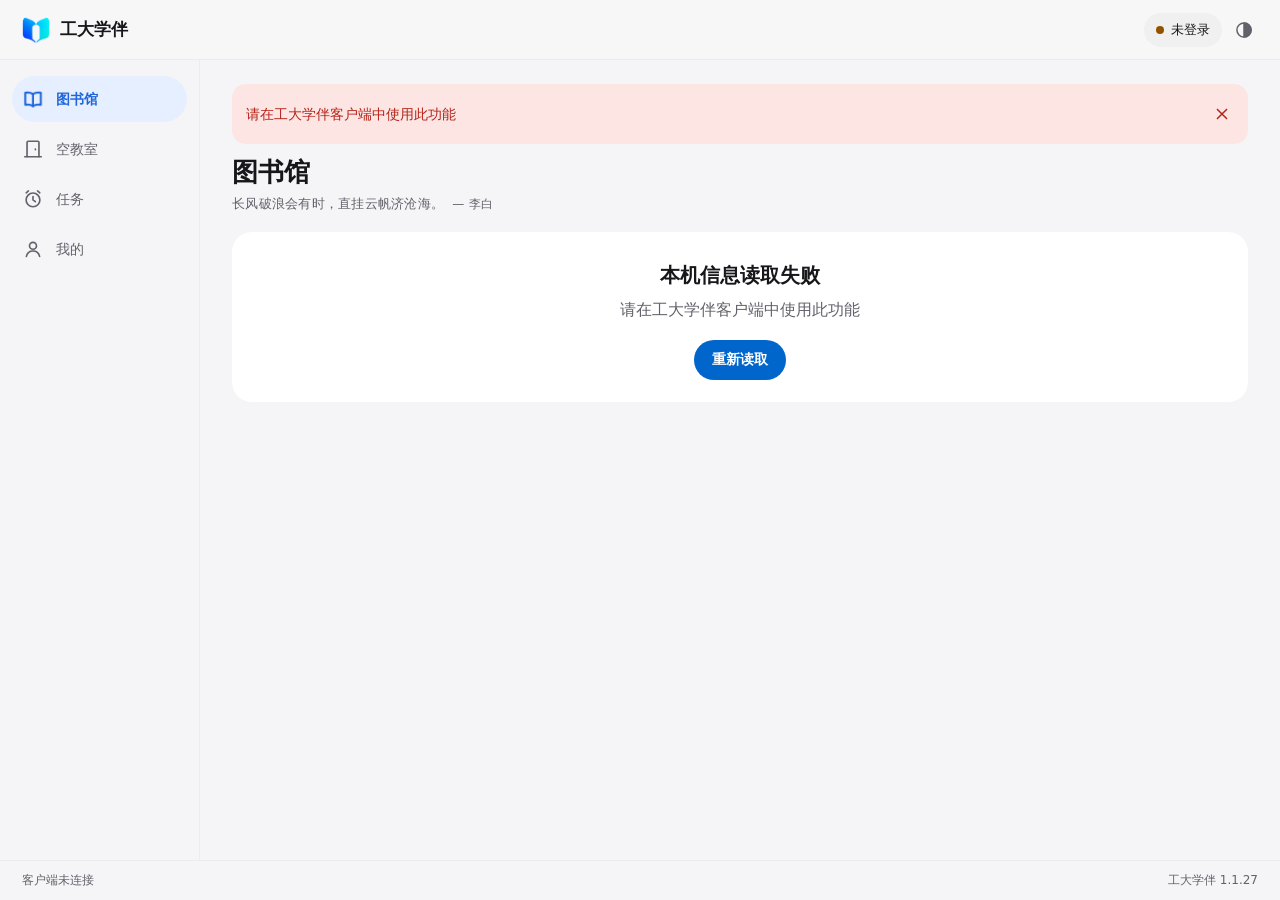
==== commit 25f8e7f5: "同步公开版至 1.1.27" ====
--- a/app/index.html
+++ b/app/index.html
@@ -20,8 +20,8 @@
  </nav>
  <main class="content" id="content"></main><div id="libraryDock"></div>
 </div>
-<footer class="footer"><span id="platform">正在连接客户端…</span><span>工大学伴 1.1.26</span></footer>
+<footer class="footer"><span id="platform">正在连接客户端…</span><span>工大学伴 1.1.27</span></footer>
 <dialog id="dialog"></dialog>
 <div id="toast" class="toast hide" role="status" aria-live="polite" popover="manual"></div>
-<script src="edition.js"></script><script src="legal.js"></script><script src="core.js"></script><script src="read-queue.js"></script><script src="exams.js"></script><script src="toast.js"></script><script src="operations.js"></script><script src="room-coverage.js"></script><script src="motion.js"></script><script src="diagnostics.js"></script><script src="ui.js"></script>
+<script src="edition.js"></script><script src="legal.js"></script><script src="core.js"></script><script src="read-queue.js"></script><script src="teaching-session.js"></script><script src="shell.js"></script><script src="exams.js"></script><script src="toast.js"></script><script src="operations.js"></script><script src="room-coverage.js"></script><script src="motion.js"></script><script src="motion-runtime.js"></script><script src="diagnostics.js"></script><script src="ui.js"></script>
 </body></html>
--- a/app/styles.css
+++ b/app/styles.css
@@ -70,7 +70,7 @@
 .dot{width:8px;height:8px;border-radius:50%;background:var(--warn);flex-shrink:0}
 .dot.ok{background:var(--ok)}
 .progress{position:absolute;left:0;right:0;bottom:-1px;height:3px;overflow:hidden;background:var(--primary-soft)}
-.progress i{position:absolute;left:0;top:0;bottom:0;width:40%;background:var(--primary);animation:indeterminate 1.1s cubic-bezier(.4,0,.2,1) infinite}
+.progress i{position:absolute;left:0;top:0;bottom:0;width:40%;background:var(--primary);animation:indeterminate 1.1s cubic-bezier(.4,0,.2,1) infinite;will-change:transform}
 @keyframes indeterminate{from{transform:translateX(-100%)}to{transform:translateX(250%)}}
 
 /* ---------- 布局与导航 ---------- */
@@ -80,7 +80,7 @@
 .content{padding:8px 16px calc(var(--dock-h) + 28px);max-width:1120px;margin:0 auto;min-width:0}
 .nav{position:fixed;left:0;right:0;bottom:0;z-index:25;display:flex;background:var(--bar);-webkit-backdrop-filter:saturate(180%) blur(20px);backdrop-filter:saturate(180%) blur(20px);border-top:1px solid var(--line);padding:4px 4px calc(4px + var(--safe-b))}
 .nav button{flex:1;display:flex;flex-direction:column;align-items:center;gap:3px;min-height:56px;padding:4px 0;border:0;background:none;color:var(--muted);font-size:12px}
-.nav .ic{position:relative;display:grid;place-items:center;width:56px;height:30px;border-radius:15px;transition:background .2s}
+.nav .ic{position:relative;display:grid;place-items:center;width:56px;height:30px;border-radius:15px;transition:background .2s;will-change:transform}
 .nav .icon{width:22px;height:22px}
 .nav button[aria-current=page]{color:var(--primary);font-weight:600}
 .nav button[aria-current=page] .icon{stroke-width:2.2}
@@ -307,7 +307,7 @@
 .switch-row{display:flex;align-items:center;gap:12px;padding:12px 14px 12px 16px;margin-bottom:8px;border-radius:16px;background:var(--surface-2);cursor:pointer}
 .switch-row>span{flex:1;min-width:0;display:flex;flex-direction:column;gap:2px}
 .switch{-webkit-appearance:none;appearance:none;position:relative;flex-shrink:0;width:50px;height:30px;margin:0;border-radius:15px;background:var(--surface-3);cursor:pointer;transition:background .2s}
-.switch:before{content:"";position:absolute;top:3px;left:3px;width:24px;height:24px;border-radius:12px;background:#fff;box-shadow:0 1px 3px rgb(0 0 0 / .25);transition:transform .3s var(--spring)}
+.switch:before{content:"";position:absolute;top:3px;left:3px;width:24px;height:24px;border-radius:12px;background:#fff;box-shadow:0 1px 3px rgb(0 0 0 / .25);transition:transform .3s var(--spring);will-change:transform}
 .switch:checked{background:var(--primary)}
 .switch:checked:before{transform:translateX(20px)}
 .conn-row{display:flex;flex-wrap:wrap;align-items:center;gap:12px;padding:10px 12px 10px 16px}
@@ -355,7 +355,7 @@
 .account-switcher .push{margin-left:auto}
 .fav-list .room-row:first-child{border-top:0}
 
-.ptr{position:fixed;left:50%;top:calc(var(--appbar-h) + 6px);z-index:35;display:grid;place-items:center;width:40px;height:40px;border-radius:20px;background:var(--surface);color:var(--primary);box-shadow:0 2px 12px rgb(0 0 0 / .16);opacity:0;transform:translate(-50%,-44px);pointer-events:none;transition:transform .25s ease,opacity .2s}
+.ptr{position:fixed;left:50%;top:calc(var(--appbar-h) + 6px);z-index:35;display:grid;place-items:center;width:40px;height:40px;border-radius:20px;background:var(--surface);color:var(--primary);box-shadow:0 2px 12px rgb(0 0 0 / .16);opacity:0;transform:translate(-50%,-44px);pointer-events:none;transition:transform .25s ease,opacity .2s;will-change:transform,opacity}
 .ptr.dragging{transition:none}
 .ptr.ready{background:var(--primary);color:var(--on-primary)}
 .ptr.spin{opacity:1!important;transform:translate(-50%,12px)!important;transition:transform .2s ease}
@@ -380,7 +380,7 @@
 .chip-sep{flex:0 0 1px;align-self:center;height:20px;margin:0 2px;background:var(--outline)}
 .area-tools .search input{background:var(--surface)}
 .loader{position:relative;height:4px;max-width:220px;margin:6px auto 4px;border-radius:2px;background:var(--surface-2);overflow:hidden}
-.loader i{position:absolute;left:0;top:0;bottom:0;width:40%;border-radius:2px;background:var(--primary);animation:indeterminate 1.1s cubic-bezier(.4,0,.2,1) infinite}
+.loader i{position:absolute;left:0;top:0;bottom:0;width:40%;border-radius:2px;background:var(--primary);animation:indeterminate 1.1s cubic-bezier(.4,0,.2,1) infinite;will-change:transform}
 .card-head{display:flex;align-items:center;justify-content:space-between;gap:8px;margin-bottom:8px}
 .card-head .icon{width:18px;height:18px}
 .profile-top{display:flex;align-items:center;gap:12px;margin:-2px -8px 12px 0}
@@ -688,7 +688,7 @@
  .nav{left:12px;right:12px;bottom:calc(10px + var(--safe-b));padding:6px;border:1px solid color-mix(in srgb,var(--text) 9%,transparent);border-radius:30px;box-shadow:0 10px 30px rgb(0 0 0 / .14),0 1px 3px rgb(0 0 0 / .08)}
  .nav button{position:relative;z-index:1;min-height:54px;border-radius:24px}
  .nav .ic{background:none!important}
- .nav-pill{display:block;position:absolute;z-index:0;top:6px;bottom:6px;left:0;width:0;border-radius:24px;background:var(--primary-soft);pointer-events:none}
+ .nav-pill{display:block;position:absolute;z-index:0;top:6px;bottom:6px;left:0;width:0;border-radius:24px;background:var(--primary-soft);pointer-events:none;will-change:transform}
  .lib-side{left:10px;right:10px;bottom:calc(var(--nav-h) + 8px)}
  .sel-panel{border-radius:24px;border:1px solid var(--line);box-shadow:0 10px 30px rgb(0 0 0 / .14)}
 }
@@ -734,7 +734,7 @@
  .seat-title p{white-space:nowrap;overflow:hidden;text-overflow:ellipsis}
  .seat-head .btn.sm[data-action=seatMap]{width:40px;min-height:40px;padding:0;border-radius:20px;background:transparent;color:var(--muted)}
 }
-.slide-ghost{position:absolute;left:0;top:0;z-index:0;pointer-events:none}.seg label,.chip-row>.chip{position:relative}.seg label>span,.chip-row>.chip{z-index:1}
+.slide-ghost{position:absolute;left:0;top:0;z-index:0;pointer-events:none;will-change:transform,width,height}.seg label,.chip-row>.chip{position:relative}.seg label>span,.chip-row>.chip{z-index:1}
 /* 考试安排：正常宽度并排；内容/字号不足以并排时自然分行，不压缩正文。 */
 .exam-term{position:relative;display:block;margin:0 2px 8px;padding-left:22px;line-height:1.5;font-weight:600}.exam-term .icon{position:absolute;left:0;top:calc(.75em - 8px);width:16px;height:16px;color:var(--primary)}
 .exam-list{display:flex;flex-direction:column;gap:8px;margin:4px 0 8px}
@@ -841,3 +841,6 @@
 html:not([data-motion=off]) dialog.sheet-managed[open]::backdrop{animation:none!important;opacity:var(--scrim-o,1);transition:opacity .22s var(--ease-out)}
 html:not([data-motion=off]) dialog.sheet-managed[open].dragging::backdrop{transition:none}
 .sheet-body>p{margin-bottom:10px}
+
+/* The fixed navigation owns its gesture from pointerdown; page content still scrolls normally. */
+@media(max-width:719px){.nav,.nav button{touch-action:none}}
